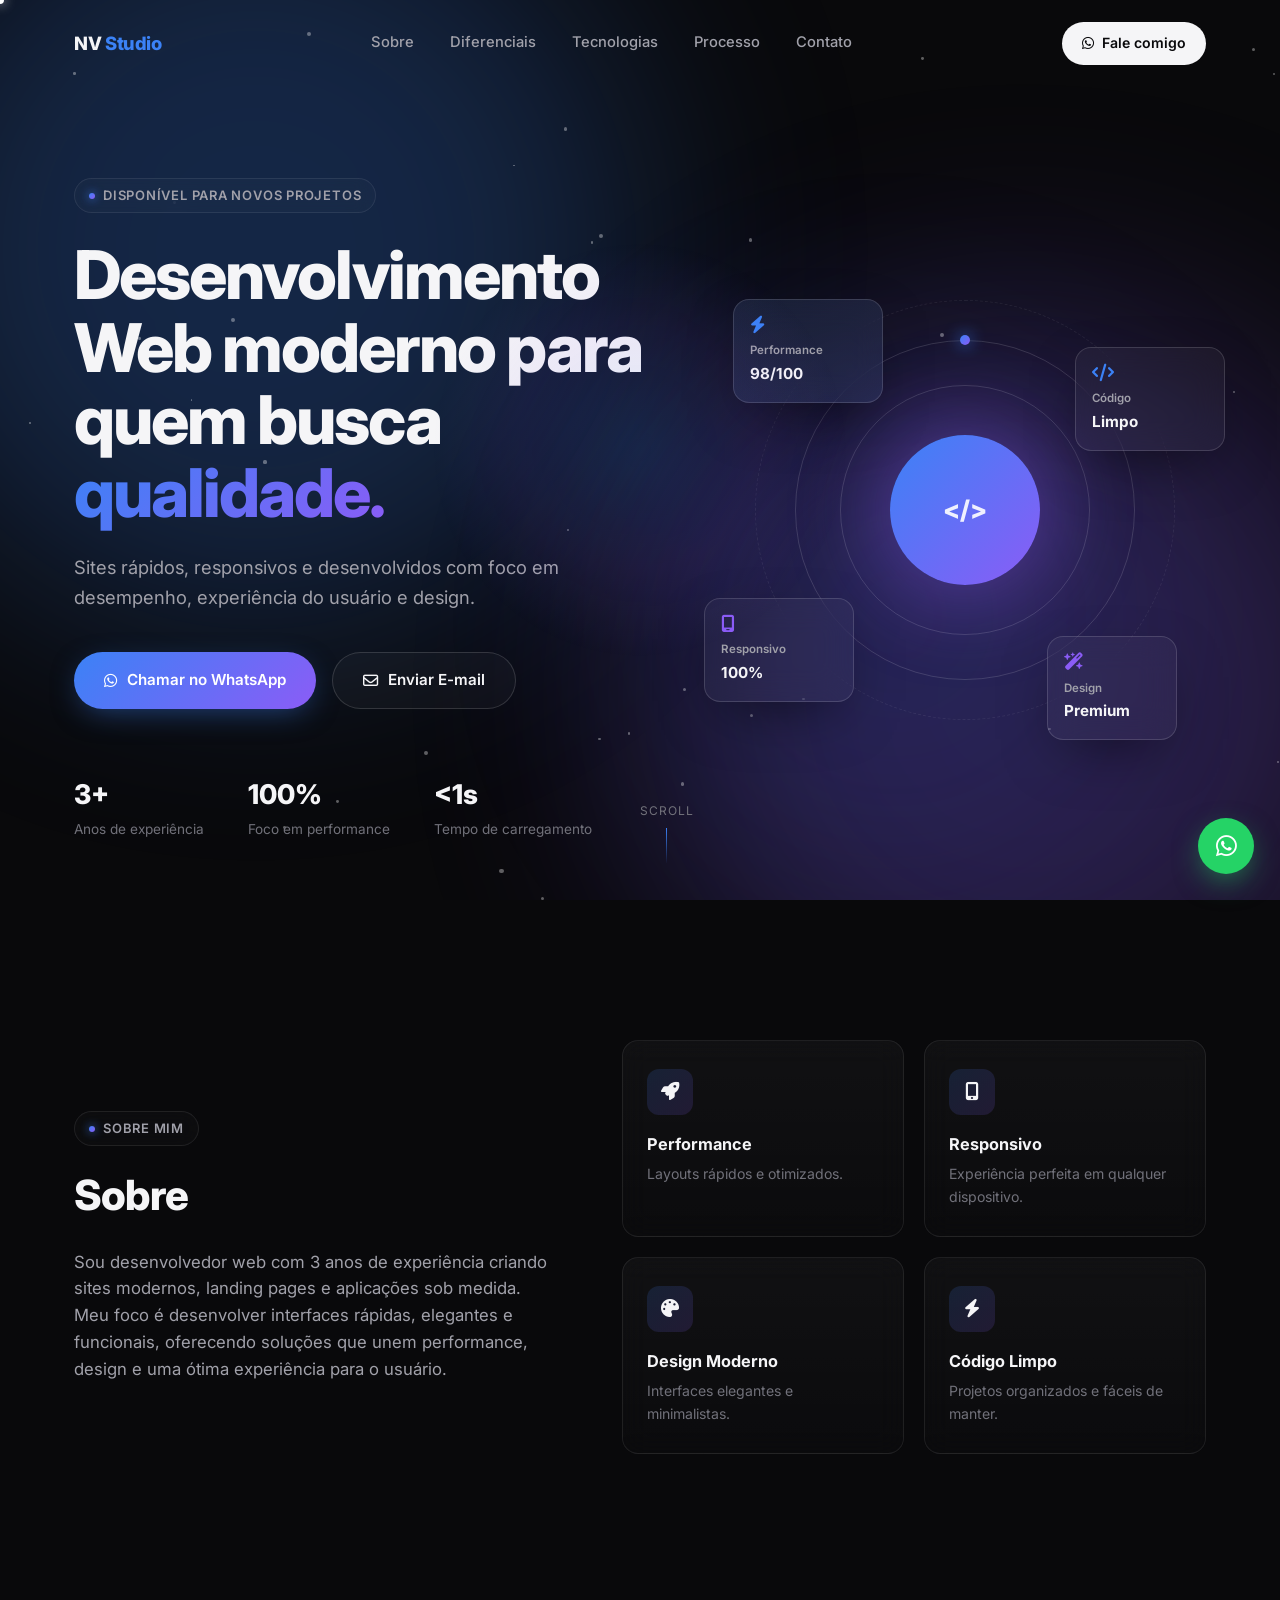
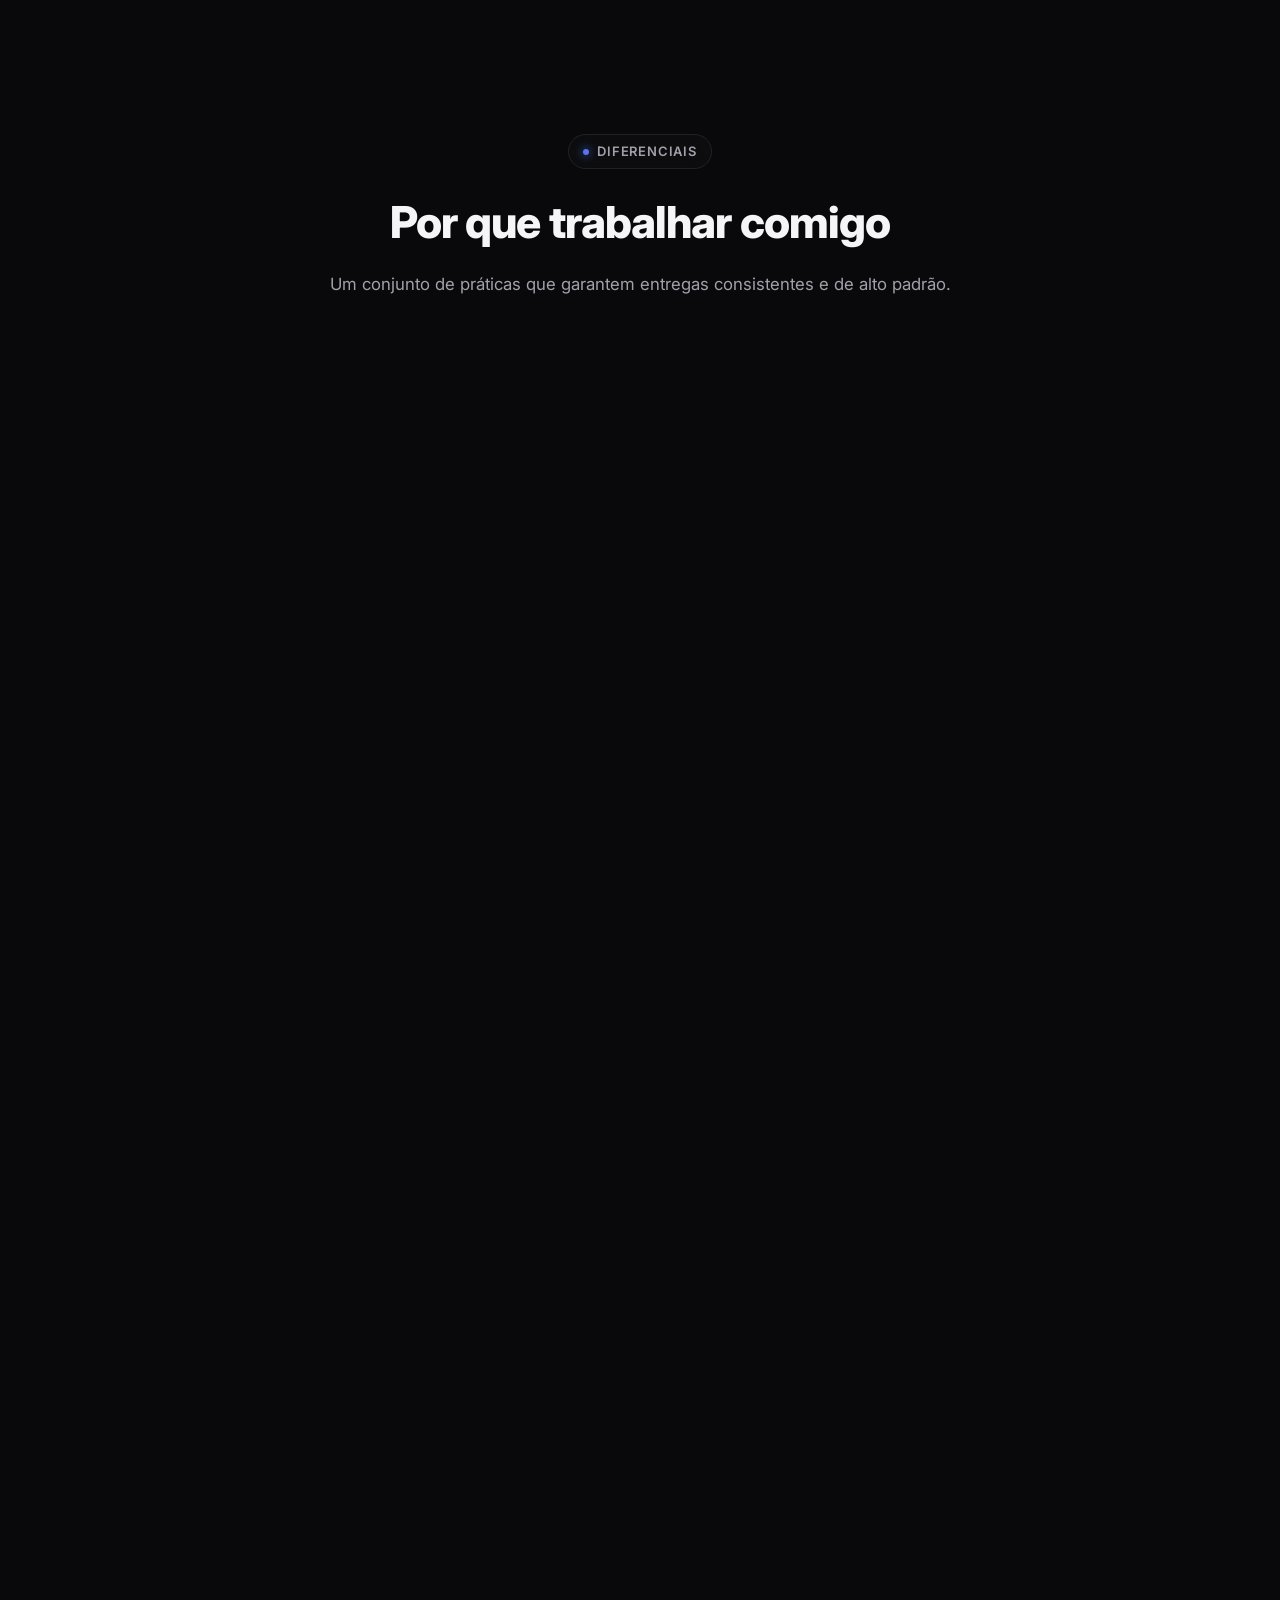
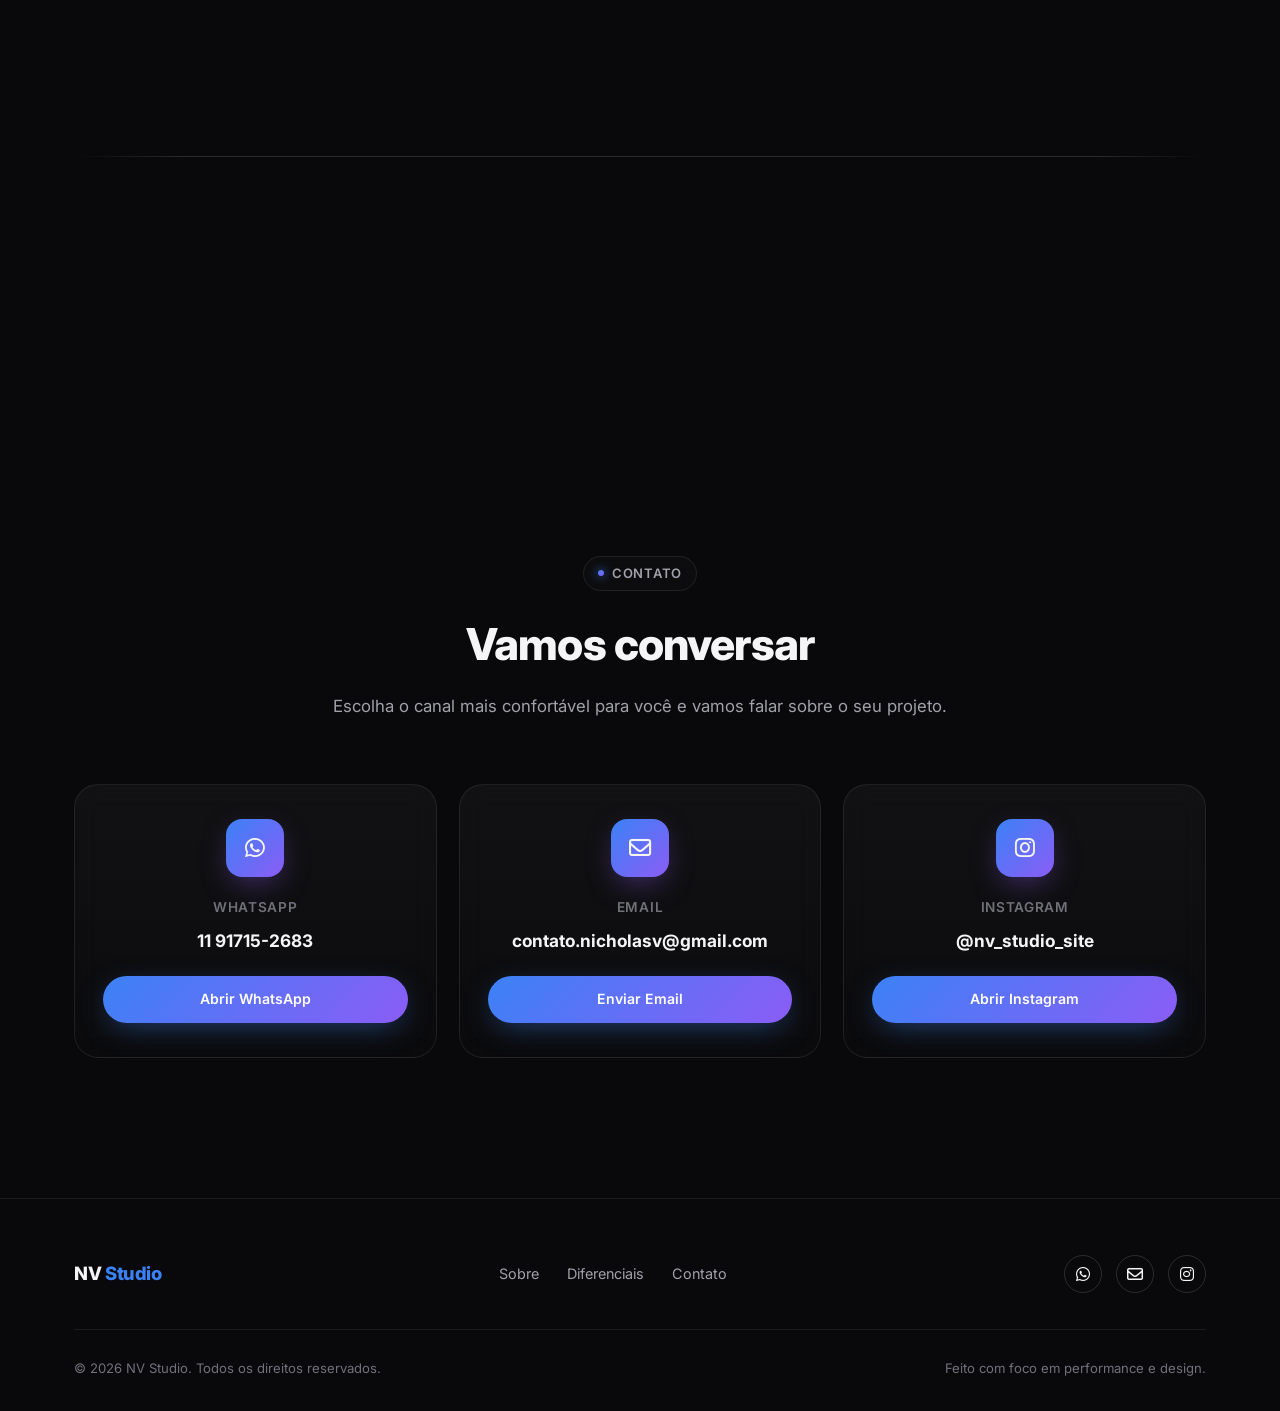
==== index.html @ 6d790788 "Added some nvstudio files" ====
<!DOCTYPE html>
<html lang="pt-BR">
<head>
<meta charset="UTF-8">
<meta name="viewport" content="width=device-width, initial-scale=1.0">
<title>NV Studio — Desenvolvimento Web Moderno</title>
<meta name="description" content="Sites rápidos, responsivos e desenvolvidos com foco em desempenho, experiência do usuário e design.">

<!-- Google Fonts: Inter -->
<link rel="preconnect" href="https://fonts.googleapis.com">
<link rel="preconnect" href="https://fonts.gstatic.com" crossorigin>
<link href="https://fonts.googleapis.com/css2?family=Inter:wght@300;400;500;600;700;800;900&display=swap" rel="stylesheet">

<!-- Font Awesome (ícones) -->
<link rel="stylesheet" href="https://cdnjs.cloudflare.com/ajax/libs/font-awesome/6.5.1/css/all.min.css">

<style>
  /* ============================================================
     RESET & VARIÁVEIS GLOBAIS
  ============================================================ */
  :root{
    --bg:#09090b;
    --bg-soft:#0d0d10;
    --surface:#111114;
    --surface-2:#17171b;
    --border:rgba(255,255,255,0.08);
    --border-strong:rgba(255,255,255,0.14);
    --text:#f5f5f7;
    --text-dim:#a1a1aa;
    --text-faint:#71717a;
    --blue:#3B82F6;
    --purple:#8B5CF6;
    --gradient: linear-gradient(135deg, var(--blue) 0%, var(--purple) 100%);
    --gradient-soft: linear-gradient(135deg, rgba(59,130,246,0.15) 0%, rgba(139,92,246,0.15) 100%);
    --radius-sm:10px;
    --radius-md:16px;
    --radius-lg:24px;
    --ease: cubic-bezier(.16,.84,.44,1);
    --shadow-soft: 0 20px 60px -20px rgba(0,0,0,0.6);
  }

  *{margin:0;padding:0;box-sizing:border-box;}

  html{
    scroll-behavior:smooth;
  }

  body{
    background:var(--bg);
    color:var(--text);
    font-family:'Inter',-apple-system,BlinkMacSystemFont,sans-serif;
    line-height:1.6;
    overflow-x:hidden;
    cursor:none;
  }

  @media (hover:none){ body{ cursor:auto; } }

  ::selection{ background:var(--purple); color:#fff; }

  a{ color:inherit; text-decoration:none; }
  ul{ list-style:none; }
  img{ max-width:100%; display:block; }

  ::-webkit-scrollbar{ width:10px; }
  ::-webkit-scrollbar-track{ background:var(--bg); }
  ::-webkit-scrollbar-thumb{ background:var(--surface-2); border-radius:10px; border:2px solid var(--bg); }
  ::-webkit-scrollbar-thumb:hover{ background:#26262c; }

  .container{
    width:100%;
    max-width:1180px;
    margin:0 auto;
    padding:0 24px;
  }

  section{ position:relative; padding:140px 0; }
  @media (max-width:768px){ section{ padding:90px 0; } }

  .eyebrow{
    display:inline-flex;
    align-items:center;
    gap:8px;
    font-size:13px;
    font-weight:600;
    letter-spacing:0.06em;
    text-transform:uppercase;
    color:var(--text-dim);
    padding:6px 14px;
    border:1px solid var(--border);
    border-radius:100px;
    background:rgba(255,255,255,0.02);
    backdrop-filter:blur(10px);
  }
  .eyebrow span{
    width:6px;height:6px;border-radius:50%;
    background:var(--gradient);
    box-shadow:0 0 10px var(--blue);
  }

  .section-head{
    text-align:center;
    max-width:640px;
    margin:0 auto 64px;
  }
  .section-head h2{
    font-size:clamp(2rem,4vw,2.75rem);
    font-weight:800;
    letter-spacing:-0.02em;
    margin-top:18px;
    margin-bottom:14px;
  }
  .section-head p{ color:var(--text-dim); font-size:1.05rem; }

  .gradient-text{
    background:var(--gradient);
    -webkit-background-clip:text;
    background-clip:text;
    color:transparent;
  }

  /* ============================================================
     CURSOR GLOW (desktop apenas)
  ============================================================ */
  #cursor-glow{
    position:fixed;
    top:0; left:0;
    width:420px; height:420px;
    border-radius:50%;
    background:radial-gradient(circle, rgba(59,130,246,0.14) 0%, rgba(139,92,246,0.08) 40%, transparent 70%);
    pointer-events:none;
    transform:translate(-50%,-50%);
    z-index:2;
    will-change:transform;
    transition:opacity .3s ease;
  }
  #cursor-dot{
    position:fixed;
    top:0; left:0;
    width:8px; height:8px;
    border-radius:50%;
    background:#fff;
    pointer-events:none;
    transform:translate(-50%,-50%);
    z-index:9999;
    box-shadow:0 0 12px rgba(255,255,255,0.8);
    transition:transform .12s var(--ease), opacity .3s ease;
  }
  @media (hover:none){ #cursor-glow, #cursor-dot{ display:none; } }

  /* ============================================================
     BACKGROUND — partículas flutuantes + auroras
  ============================================================ */
  .bg-fx{
    position:fixed; inset:0;
    z-index:0;
    overflow:hidden;
    pointer-events:none;
  }
  .aurora{
    position:absolute;
    width:60vw; height:60vw;
    border-radius:50%;
    filter:blur(120px);
    opacity:0.25;
    will-change:transform;
  }
  .aurora.a1{ background:var(--blue); top:-15%; left:-10%; }
  .aurora.a2{ background:var(--purple); bottom:-20%; right:-10%; }
  .aurora.a3{ background:#2563eb; top:40%; left:50%; width:40vw; height:40vw; opacity:0.12; }

  .particle{
    position:absolute;
    border-radius:50%;
    background:rgba(255,255,255,0.35);
    animation:floatY linear infinite;
  }
  @keyframes floatY{
    0%{ transform:translateY(0) translateX(0); opacity:0; }
    10%{ opacity:.5; }
    90%{ opacity:.5; }
    100%{ transform:translateY(-110vh) translateX(20px); opacity:0; }
  }

  /* ============================================================
     NAVBAR
  ============================================================ */
  .navbar{
    position:fixed;
    top:0; left:0; right:0;
    z-index:1000;
    padding:22px 0;
    transition:all .4s var(--ease);
    border-bottom:1px solid transparent;
  }
  .navbar.scrolled{
    padding:14px 0;
    background:rgba(9,9,11,0.7);
    backdrop-filter:blur(20px) saturate(180%);
    -webkit-backdrop-filter:blur(20px) saturate(180%);
    border-bottom:1px solid var(--border);
  }
  .navbar .container{
    display:flex;
    align-items:center;
    justify-content:space-between;
  }
  .logo{
    font-weight:800;
    font-size:1.15rem;
    letter-spacing:-0.02em;
  }
  .logo span{ color:var(--blue); }

  .nav-links{
    display:flex;
    gap:36px;
    font-size:0.92rem;
    font-weight:500;
    color:var(--text-dim);
  }
  .nav-links a{ position:relative; transition:color .25s ease; }
  .nav-links a::after{
    content:'';
    position:absolute; left:0; bottom:-6px;
    width:0; height:1px;
    background:var(--gradient);
    transition:width .3s var(--ease);
  }
  .nav-links a:hover{ color:var(--text); }
  .nav-links a:hover::after{ width:100%; }

  .nav-cta{
    display:inline-flex;
    align-items:center;
    gap:8px;
    padding:10px 20px;
    font-size:0.88rem;
    font-weight:600;
    border-radius:100px;
    background:var(--text);
    color:#09090b;
    transition:transform .3s var(--ease), box-shadow .3s ease;
  }
  .nav-cta:hover{ transform:translateY(-2px); box-shadow:0 10px 30px -10px rgba(255,255,255,0.3); }

  .nav-toggle{ display:none; }

  @media (max-width:860px){
    .nav-links{ display:none; }
    .nav-toggle{
      display:flex; flex-direction:column; gap:5px;
      background:none; border:none; cursor:pointer; padding:6px;
    }
    .nav-toggle span{ width:22px; height:2px; background:#fff; border-radius:2px; }
  }

  /* ============================================================
     BOTÕES
  ============================================================ */
  .btn{
    position:relative;
    display:inline-flex;
    align-items:center;
    justify-content:center;
    gap:10px;
    padding:15px 30px;
    font-size:0.95rem;
    font-weight:600;
    border-radius:100px;
    border:none;
    cursor:pointer;
    overflow:hidden;
    isolation:isolate;
    transition:transform .35s var(--ease), box-shadow .35s var(--ease);
    font-family:inherit;
  }
  .btn-primary{
    background:var(--gradient);
    color:#fff;
    box-shadow:0 8px 30px -8px rgba(59,130,246,0.5);
  }
  .btn-primary::before{
    content:'';
    position:absolute; inset:0;
    background:linear-gradient(120deg, transparent 30%, rgba(255,255,255,0.4) 50%, transparent 70%);
    transform:translateX(-120%);
    transition:transform .7s ease;
    z-index:-1;
  }
  .btn-primary:hover::before{ transform:translateX(120%); }
  .btn-primary:hover{ transform:translateY(-3px); box-shadow:0 14px 40px -8px rgba(139,92,246,0.6); }

  .btn-ghost{
    background:rgba(255,255,255,0.03);
    color:var(--text);
    border:1px solid var(--border-strong);
    backdrop-filter:blur(10px);
  }
  .btn-ghost:hover{
    transform:translateY(-3px);
    background:rgba(255,255,255,0.06);
    border-color:rgba(255,255,255,0.25);
  }

  /* ============================================================
     HERO
  ============================================================ */
  .hero{
    min-height:100vh;
    display:flex;
    align-items:center;
    padding-top:120px;
    position:relative;
  }
  .hero-grid{
    display:grid;
    grid-template-columns:1.1fr 0.9fr;
    gap:60px;
    align-items:center;
  }
  @media (max-width:960px){
    .hero-grid{ grid-template-columns:1fr; text-align:center; }
    .hero-illustration{ order:-1; margin-bottom:20px; }
  }

  .hero-content .eyebrow{ margin-bottom:26px; opacity:0; animation:fadeUp .8s var(--ease) .1s forwards; }

  .hero h1{
    font-size:clamp(2.4rem, 5.4vw, 4.2rem);
    font-weight:800;
    line-height:1.08;
    letter-spacing:-0.03em;
    margin-bottom:24px;
    opacity:0;
    animation:fadeUp .9s var(--ease) .25s forwards;
  }

  .hero p.lead{
    font-size:1.15rem;
    color:var(--text-dim);
    max-width:520px;
    margin-bottom:40px;
    opacity:0;
    animation:fadeUp .9s var(--ease) .4s forwards;
  }
  @media (max-width:960px){ .hero p.lead{ margin-inline:auto; } }

  .hero-actions{
    display:flex;
    gap:16px;
    flex-wrap:wrap;
    opacity:0;
    animation:fadeUp .9s var(--ease) .55s forwards;
  }
  @media (max-width:960px){ .hero-actions{ justify-content:center; } }

  .hero-stats{
    display:flex;
    gap:44px;
    margin-top:64px;
    opacity:0;
    animation:fadeUp .9s var(--ease) .7s forwards;
  }
  @media (max-width:960px){ .hero-stats{ justify-content:center; } }
  .hero-stats .stat h3{ font-size:1.7rem; font-weight:800; }
  .hero-stats .stat span{ font-size:0.85rem; color:var(--text-faint); }

  @keyframes fadeUp{
    to{ opacity:1; transform:translateY(0); }
    from{ opacity:0; transform:translateY(22px); }
  }

  /* --- Ilustração abstrata (HTML/CSS puro) --- */
  .hero-illustration{
    position:relative;
    height:480px;
    display:flex;
    align-items:center;
    justify-content:center;
    perspective:1200px;
  }
  .orbit-ring{
    position:absolute;
    border:1px solid var(--border-strong);
    border-radius:50%;
    animation:spin linear infinite;
  }
  .orbit-ring.r1{ width:340px; height:340px; animation-duration:26s; }
  .orbit-ring.r2{ width:420px; height:420px; animation-duration:38s; animation-direction:reverse; border-style:dashed; opacity:.5;}
  .orbit-ring.r3{ width:250px; height:250px; animation-duration:18s; }
  @keyframes spin{ to{ transform:rotate(360deg); } }

  .orbit-dot{
    position:absolute;
    top:-6px; left:50%;
    width:10px; height:10px;
    margin-left:-5px;
    border-radius:50%;
    background:var(--gradient);
    box-shadow:0 0 16px var(--blue);
  }

  .core-orb{
    width:150px; height:150px;
    border-radius:50%;
    background:var(--gradient);
    box-shadow:0 0 90px 10px rgba(139,92,246,0.45);
    position:relative;
    animation:pulse 4s ease-in-out infinite;
  }
  .core-orb::after{
    content:'</>';
    position:absolute; inset:0;
    display:flex; align-items:center; justify-content:center;
    font-weight:800; font-size:1.6rem; color:#fff; opacity:.9;
  }
  @keyframes pulse{
    0%,100%{ transform:scale(1); }
    50%{ transform:scale(1.06); }
  }

  .glass-card{
    position:absolute;
    width:150px;
    padding:16px;
    border-radius:var(--radius-md);
    background:rgba(255,255,255,0.04);
    border:1px solid var(--border-strong);
    backdrop-filter:blur(16px);
    box-shadow:var(--shadow-soft);
    animation:floatCard 6s ease-in-out infinite;
    transition:transform .3s ease;
  }
  .glass-card i{ font-size:1.1rem; margin-bottom:8px; display:block; }
  .glass-card.gc1{ background-image: linear-gradient(rgba(59,130,246,0.08), rgba(59,130,246,0.08)); }
  .glass-card .label{ font-size:0.72rem; color:var(--text-dim); font-weight:600; }
  .glass-card .value{ font-size:0.95rem; font-weight:700; margin-top:2px; }

  .gc1{ top:6%; left:2%; animation-delay:0s; }
  .gc2{ bottom:10%; left:-4%; animation-delay:1.2s; }
  .gc3{ top:16%; right:-4%; animation-delay:2.1s; }
  .gc4{ bottom:2%; right:6%; animation-delay:.6s; width:130px; }

  @keyframes floatCard{
    0%,100%{ transform:translateY(0); }
    50%{ transform:translateY(-14px); }
  }

  .scroll-cue{
    position:absolute;
    bottom:36px; left:50%;
    transform:translateX(-50%);
    display:flex; flex-direction:column; align-items:center;
    gap:8px;
    color:var(--text-faint);
    font-size:0.75rem;
    letter-spacing:.08em;
    text-transform:uppercase;
    animation:fadeUp .9s var(--ease) 1s forwards;
    opacity:0;
  }
  .scroll-cue .line{
    width:1px; height:36px;
    background:linear-gradient(var(--blue), transparent);
    animation:scrollLine 2s ease-in-out infinite;
  }
  @keyframes scrollLine{ 0%{ transform:scaleY(0); transform-origin:top; } 50%{ transform:scaleY(1); transform-origin:top; } 51%{ transform-origin:bottom; } 100%{ transform:scaleY(0); transform-origin:bottom; } }

  /* ============================================================
     REVEAL ON SCROLL
  ============================================================ */
  .reveal{
    opacity:0;
    transform:translateY(36px);
    transition:opacity .9s var(--ease), transform .9s var(--ease);
  }
  .reveal.visible{ opacity:1; transform:translateY(0); }
  .reveal-delay-1{ transition-delay:.1s; }
  .reveal-delay-2{ transition-delay:.2s; }
  .reveal-delay-3{ transition-delay:.3s; }
  .reveal-delay-4{ transition-delay:.4s; }

  /* ============================================================
     SOBRE
  ============================================================ */
  .about-grid{
    display:grid;
    grid-template-columns:0.9fr 1.1fr;
    gap:70px;
    align-items:center;
  }
  @media (max-width:900px){ .about-grid{ grid-template-columns:1fr; } }

  .about-grid h2{
    font-size:clamp(2rem,4vw,2.6rem);
    font-weight:800;
    letter-spacing:-0.02em;
    margin:16px 0 20px;
  }
  .about-grid p{ color:var(--text-dim); font-size:1.05rem; }

  .about-cards{
    display:grid;
    grid-template-columns:1fr 1fr;
    gap:20px;
  }
  @media (max-width:520px){ .about-cards{ grid-template-columns:1fr; } }

  .card{
    padding:28px 24px;
    border-radius:var(--radius-md);
    background:linear-gradient(180deg, rgba(255,255,255,0.035), rgba(255,255,255,0.01));
    border:1px solid var(--border);
    backdrop-filter:blur(14px);
    transition:transform .4s var(--ease), border-color .4s ease, background .4s ease;
  }
  .card:hover{
    transform:translateY(-6px);
    border-color:rgba(139,92,246,0.4);
    background:linear-gradient(180deg, rgba(139,92,246,0.08), rgba(59,130,246,0.02));
  }
  .card .icon-wrap{
    width:46px; height:46px;
    border-radius:12px;
    display:flex; align-items:center; justify-content:center;
    background:var(--gradient-soft);
    margin-bottom:16px;
    font-size:1.15rem;
  }
  .card h4{ font-size:1.02rem; font-weight:700; margin-bottom:6px; }
  .card p{ font-size:0.88rem; color:var(--text-faint); }

  /* ============================================================
     DIFERENCIAIS
  ============================================================ */
  .diff-grid{
    display:grid;
    grid-template-columns:repeat(3,1fr);
    gap:20px;
  }
  @media (max-width:860px){ .diff-grid{ grid-template-columns:repeat(2,1fr); } }
  @media (max-width:560px){ .diff-grid{ grid-template-columns:1fr; } }

  .diff-card{
    display:flex;
    align-items:center;
    gap:16px;
    padding:22px 24px;
    border-radius:var(--radius-md);
    background:var(--surface);
    border:1px solid var(--border);
    transition:all .35s var(--ease);
  }
  .diff-card:hover{
    border-color:transparent;
    background:var(--gradient);
    transform:scale(1.02);
  }
  .diff-card:hover .diff-check{ background:rgba(255,255,255,0.25); color:#fff; }
  .diff-card:hover span{ color:#fff; }
  .diff-check{
    flex-shrink:0;
    width:34px; height:34px;
    border-radius:50%;
    background:var(--gradient-soft);
    color:var(--blue);
    display:flex; align-items:center; justify-content:center;
    font-size:0.85rem;
    transition:all .35s ease;
  }
  .diff-card span{ font-weight:600; font-size:0.98rem; transition:color .35s ease; }

  /* ============================================================
     TECNOLOGIAS
  ============================================================ */
  .tech-grid{
    display:grid;
    grid-template-columns:repeat(6,1fr);
    gap:18px;
  }
  @media (max-width:760px){ .tech-grid{ grid-template-columns:repeat(3,1fr); } }
  @media (max-width:420px){ .tech-grid{ grid-template-columns:repeat(2,1fr); } }

  .tech-item{
    aspect-ratio:1;
    display:flex; flex-direction:column; align-items:center; justify-content:center;
    gap:12px;
    border-radius:var(--radius-md);
    background:var(--surface);
    border:1px solid var(--border);
    transition:transform .4s var(--ease), border-color .4s ease;
  }
  .tech-item:hover{
    transform:translateY(-8px) rotate(-2deg);
    border-color:rgba(59,130,246,0.4);
  }
  .tech-item i{ font-size:2rem; transition:transform .4s var(--ease); }
  .tech-item:hover i{ transform:scale(1.15); }
  .tech-item span{ font-size:0.78rem; color:var(--text-dim); font-weight:600; }
  .tech-item.html i{ color:#E44D26; }
  .tech-item.css i{ color:#2965F1; }
  .tech-item.js i{ color:#F0DB4F; }
  .tech-item.react i{ color:#61DAFB; }
  .tech-item.node i{ color:#3C873A; }
  .tech-item.sql i{ color:#00758F; }

  /* ============================================================
     COMO TRABALHO — TIMELINE
  ============================================================ */
  .timeline{
    position:relative;
    display:grid;
    grid-template-columns:repeat(4,1fr);
    gap:24px;
  }
  .timeline::before{
    content:'';
    position:absolute;
    top:24px; left:0; right:0;
    height:1px;
    background:linear-gradient(90deg, transparent, var(--border-strong) 10%, var(--border-strong) 90%, transparent);
  }
  @media (max-width:820px){
    .timeline{ grid-template-columns:1fr; gap:36px; }
    .timeline::before{ top:0; bottom:0; left:24px; right:auto; width:1px; height:auto; background:linear-gradient(180deg, transparent, var(--border-strong) 10%, var(--border-strong) 90%, transparent); }
  }

  .timeline-step{ position:relative; padding-top:64px; }
  @media (max-width:820px){ .timeline-step{ padding-top:0; padding-left:64px; } }

  .timeline-num{
    position:absolute; top:0; left:0;
    width:48px; height:48px;
    border-radius:50%;
    background:var(--bg);
    border:1px solid var(--border-strong);
    display:flex; align-items:center; justify-content:center;
    font-weight:800;
    font-size:0.95rem;
    transition:all .4s ease;
  }
  .timeline-step:hover .timeline-num{
    background:var(--gradient);
    border-color:transparent;
    box-shadow:0 0 24px rgba(139,92,246,0.5);
  }
  .timeline-step h4{ font-size:1.05rem; font-weight:700; margin-bottom:8px; }
  .timeline-step p{ font-size:0.88rem; color:var(--text-faint); }

  /* ============================================================
     CONTATO
  ============================================================ */
  .contact-grid{
    display:grid;
    grid-template-columns:repeat(3,1fr);
    gap:22px;
  }
  @media (max-width:860px){ .contact-grid{ grid-template-columns:1fr; max-width:420px; margin:0 auto; } }

  .contact-card{
    padding:34px 28px;
    border-radius:var(--radius-lg);
    background:linear-gradient(180deg, rgba(255,255,255,0.04), rgba(255,255,255,0.01));
    border:1px solid var(--border);
    backdrop-filter:blur(14px);
    text-align:center;
    transition:transform .4s var(--ease), box-shadow .4s ease, border-color .4s ease;
  }
  .contact-card:hover{
    transform:translateY(-8px);
    border-color:rgba(139,92,246,0.35);
    box-shadow:0 24px 60px -20px rgba(59,130,246,0.35);
  }
  .contact-icon{
    width:58px; height:58px;
    margin:0 auto 20px;
    border-radius:16px;
    background:var(--gradient);
    display:flex; align-items:center; justify-content:center;
    font-size:1.4rem;
    box-shadow:0 10px 30px -8px rgba(139,92,246,0.5);
  }
  .contact-card h4{ font-size:0.85rem; color:var(--text-faint); font-weight:600; text-transform:uppercase; letter-spacing:.05em; margin-bottom:8px; }
  .contact-card .value{ font-size:1.08rem; font-weight:700; margin-bottom:22px; word-break:break-word; }
  .contact-card .btn{ width:100%; padding:12px 20px; font-size:0.88rem; }

  /* ============================================================
     FOOTER
  ============================================================ */
  footer{
    border-top:1px solid var(--border);
    padding:56px 0 32px;
    position:relative;
  }
  .footer-top{
    display:flex;
    justify-content:space-between;
    align-items:center;
    flex-wrap:wrap;
    gap:24px;
    padding-bottom:36px;
    border-bottom:1px solid var(--border);
    margin-bottom:28px;
  }
  .footer-links{ display:flex; gap:28px; font-size:0.9rem; color:var(--text-dim); }
  .footer-links a:hover{ color:#fff; }
  .footer-social{ display:flex; gap:14px; }
  .footer-social a{
    width:38px; height:38px;
    border-radius:50%;
    border:1px solid var(--border-strong);
    display:flex; align-items:center; justify-content:center;
    transition:all .3s ease;
  }
  .footer-social a:hover{ background:var(--gradient); border-color:transparent; transform:translateY(-3px); }
  .footer-bottom{
    display:flex; justify-content:space-between; flex-wrap:wrap; gap:12px;
    font-size:0.82rem; color:var(--text-faint);
  }

  /* ============================================================
     FLOATING BUTTONS
  ============================================================ */
  .float-btn{
    position:fixed;
    right:26px;
    width:56px; height:56px;
    border-radius:50%;
    display:flex; align-items:center; justify-content:center;
    z-index:900;
    cursor:pointer;
    transition:all .35s var(--ease);
    border:none;
  }
  #whatsapp-float{
    bottom:26px;
    background:#25D366;
    color:#fff;
    font-size:1.5rem;
    box-shadow:0 10px 30px -6px rgba(37,211,102,0.6);
    animation:floatPulse 2.6s ease-in-out infinite;
  }
  #whatsapp-float:hover{ transform:scale(1.1); }
  @keyframes floatPulse{
    0%,100%{ box-shadow:0 10px 30px -6px rgba(37,211,102,0.6); }
    50%{ box-shadow:0 10px 40px -4px rgba(37,211,102,0.9); }
  }

  #back-to-top{
    bottom:96px;
    background:var(--surface-2);
    border:1px solid var(--border-strong);
    color:#fff;
    font-size:1.1rem;
    opacity:0;
    pointer-events:none;
    transform:translateY(10px);
  }
  #back-to-top.show{ opacity:1; pointer-events:auto; transform:translateY(0); }
  #back-to-top:hover{ background:var(--gradient); border-color:transparent; }

  @media (max-width:600px){
    .float-btn{ right:16px; width:50px; height:50px; }
    #whatsapp-float{ bottom:16px; }
    #back-to-top{ bottom:78px; }
  }

  /* mobile nav drawer */
  .mobile-drawer{
    position:fixed; inset:0;
    background:rgba(9,9,11,0.98);
    backdrop-filter:blur(20px);
    z-index:1100;
    display:flex; flex-direction:column;
    align-items:center; justify-content:center;
    gap:32px;
    font-size:1.4rem;
    font-weight:700;
    transform:translateY(-100%);
    transition:transform .5s var(--ease);
  }
  .mobile-drawer.open{ transform:translateY(0); }
  .mobile-drawer .close-drawer{
    position:absolute; top:26px; right:26px;
    font-size:1.8rem; background:none; border:none; color:#fff; cursor:pointer;
  }
</style>
</head>
<body>

<!-- CURSOR CUSTOMIZADO -->
<div id="cursor-glow"></div>
<div id="cursor-dot"></div>

<!-- BACKGROUND EFFECTS -->
<div class="bg-fx" id="bg-fx">
  <div class="aurora a1" id="aurora1"></div>
  <div class="aurora a2" id="aurora2"></div>
  <div class="aurora a3"></div>
  <!-- partículas geradas via JS -->
</div>

<!-- NAVBAR -->
<nav class="navbar" id="navbar">
  <div class="container">
    <div class="logo">NV <span>Studio</span></div>
    <ul class="nav-links">
      <li><a href="#sobre">Sobre</a></li>
      <li><a href="#diferenciais">Diferenciais</a></li>
      <li><a href="#tecnologias">Tecnologias</a></li>
      <li><a href="#processo">Processo</a></li>
      <li><a href="#contato">Contato</a></li>
    </ul>
    <a href="https://wa.me/5511917152683" target="_blank" class="nav-cta" rel="noopener">
      <i class="fa-brands fa-whatsapp"></i> Fale comigo
    </a>
    <button class="nav-toggle" id="nav-toggle" aria-label="Abrir menu">
      <span></span><span></span><span></span>
    </button>
  </div>
</nav>

<!-- MOBILE DRAWER -->
<div class="mobile-drawer" id="mobile-drawer">
  <button class="close-drawer" id="close-drawer" aria-label="Fechar menu">&times;</button>
  <a href="#sobre">Sobre</a>
  <a href="#diferenciais">Diferenciais</a>
  <a href="#tecnologias">Tecnologias</a>
  <a href="#processo">Processo</a>
  <a href="#contato">Contato</a>
</div>

<!-- HERO -->
<header class="hero">
  <div class="container hero-grid">
    <div class="hero-content">
      <div class="eyebrow"><span></span> Disponível para novos projetos</div>
      <h1>Desenvolvimento Web moderno para quem busca <span class="gradient-text">qualidade.</span></h1>
      <p class="lead">Sites rápidos, responsivos e desenvolvidos com foco em desempenho, experiência do usuário e design.</p>
      <div class="hero-actions">
        <a href="https://wa.me/5511917152683" target="_blank" class="btn btn-primary" rel="noopener">
          <i class="fa-brands fa-whatsapp"></i> Chamar no WhatsApp
        </a>
        <a href="mailto:contato.nicholasv@gmail.com" class="btn btn-ghost">
          <i class="fa-regular fa-envelope"></i> Enviar E-mail
        </a>
      </div>
      <div class="hero-stats">
        <div class="stat"><h3>3+</h3><span>Anos de experiência</span></div>
        <div class="stat"><h3>100%</h3><span>Foco em performance</span></div>
        <div class="stat"><h3>&lt;1s</h3><span>Tempo de carregamento</span></div>
      </div>
    </div>

    <div class="hero-illustration" id="hero-illustration">
      <div class="orbit-ring r2"></div>
      <div class="orbit-ring r1"><div class="orbit-dot"></div></div>
      <div class="orbit-ring r3"></div>
      <div class="core-orb"></div>

      <div class="glass-card gc1">
        <i class="fa-solid fa-bolt" style="color:#3B82F6"></i>
        <div class="label">Performance</div>
        <div class="value">98/100</div>
      </div>
      <div class="glass-card gc2">
        <i class="fa-solid fa-mobile-screen" style="color:#8B5CF6"></i>
        <div class="label">Responsivo</div>
        <div class="value">100%</div>
      </div>
      <div class="glass-card gc3">
        <i class="fa-solid fa-code" style="color:#3B82F6"></i>
        <div class="label">Código</div>
        <div class="value">Limpo</div>
      </div>
      <div class="glass-card gc4">
        <i class="fa-solid fa-wand-magic-sparkles" style="color:#8B5CF6"></i>
        <div class="label">Design</div>
        <div class="value">Premium</div>
      </div>
    </div>
  </div>

  <div class="scroll-cue"><span>Scroll</span><div class="line"></div></div>
</header>

<!-- SOBRE -->
<section id="sobre">
  <div class="container about-grid">
    <div class="reveal">
      <div class="eyebrow"><span></span> Sobre mim</div>
      <h2>Sobre</h2>
      <p>Sou desenvolvedor web com 3 anos de experiência criando sites modernos, landing pages e aplicações sob medida. Meu foco é desenvolver interfaces rápidas, elegantes e funcionais, oferecendo soluções que unem performance, design e uma ótima experiência para o usuário.</p>
    </div>
    <div class="about-cards">
      <div class="card reveal reveal-delay-1">
        <div class="icon-wrap"><i class="fa-solid fa-rocket"></i></div>
        <h4>Performance</h4>
        <p>Layouts rápidos e otimizados.</p>
      </div>
      <div class="card reveal reveal-delay-2">
        <div class="icon-wrap"><i class="fa-solid fa-mobile-screen-button"></i></div>
        <h4>Responsivo</h4>
        <p>Experiência perfeita em qualquer dispositivo.</p>
      </div>
      <div class="card reveal reveal-delay-3">
        <div class="icon-wrap"><i class="fa-solid fa-palette"></i></div>
        <h4>Design Moderno</h4>
        <p>Interfaces elegantes e minimalistas.</p>
      </div>
      <div class="card reveal reveal-delay-4">
        <div class="icon-wrap"><i class="fa-solid fa-bolt"></i></div>
        <h4>Código Limpo</h4>
        <p>Projetos organizados e fáceis de manter.</p>
      </div>
    </div>
  </div>
</section>

<!-- DIFERENCIAIS -->
<section id="diferenciais">
  <div class="container">
    <div class="section-head reveal">
      <div class="eyebrow"><span></span> Diferenciais</div>
      <h2>Por que trabalhar comigo</h2>
      <p>Um conjunto de práticas que garantem entregas consistentes e de alto padrão.</p>
    </div>
    <div class="diff-grid">
      <div class="diff-card reveal reveal-delay-1"><div class="diff-check"><i class="fa-solid fa-check"></i></div><span>Design Profissional</span></div>
      <div class="diff-card reveal reveal-delay-2"><div class="diff-check"><i class="fa-solid fa-check"></i></div><span>SEO Básico</span></div>
      <div class="diff-card reveal reveal-delay-3"><div class="diff-check"><i class="fa-solid fa-check"></i></div><span>Alta Performance</span></div>
      <div class="diff-card reveal reveal-delay-1"><div class="diff-check"><i class="fa-solid fa-check"></i></div><span>Responsividade</span></div>
      <div class="diff-card reveal reveal-delay-2"><div class="diff-check"><i class="fa-solid fa-check"></i></div><span>Desenvolvimento Personalizado</span></div>
      <div class="diff-card reveal reveal-delay-3"><div class="diff-check"><i class="fa-solid fa-check"></i></div><span>Suporte</span></div>
    </div>
  </div>
</section>

<!-- TECNOLOGIAS -->
<section id="tecnologias">
  <div class="container">
    <div class="section-head reveal">
      <div class="eyebrow"><span></span> Stack</div>
      <h2>Tecnologias</h2>
      <p>Ferramentas modernas para construir produtos rápidos e escaláveis.</p>
    </div>
    <div class="tech-grid">
      <div class="tech-item html reveal reveal-delay-1"><i class="fa-brands fa-html5"></i><span>HTML</span></div>
      <div class="tech-item css reveal reveal-delay-2"><i class="fa-brands fa-css3-alt"></i><span>CSS</span></div>
      <div class="tech-item js reveal reveal-delay-3"><i class="fa-brands fa-square-js"></i><span>JavaScript</span></div>
      <div class="tech-item react reveal reveal-delay-4"><i class="fa-brands fa-react"></i><span>React</span></div>
      <div class="tech-item node reveal reveal-delay-1"><i class="fa-brands fa-node-js"></i><span>Node.js</span></div>
      <div class="tech-item sql reveal reveal-delay-2"><i class="fa-solid fa-database"></i><span>MySQL</span></div>
    </div>
  </div>
</section>

<!-- COMO TRABALHO -->
<section id="processo">
  <div class="container">
    <div class="section-head reveal">
      <div class="eyebrow"><span></span> Processo</div>
      <h2>Como trabalho</h2>
      <p>Um fluxo simples e transparente do primeiro contato até a entrega final.</p>
    </div>
    <div class="timeline">
      <div class="timeline-step reveal reveal-delay-1">
        <div class="timeline-num">01</div>
        <h4>Conversamos</h4>
        <p>Entendo sua ideia, objetivos e necessidades do projeto.</p>
      </div>
      <div class="timeline-step reveal reveal-delay-2">
        <div class="timeline-num">02</div>
        <h4>Planejamento</h4>
        <p>Defino estrutura, escopo e prazos com clareza.</p>
      </div>
      <div class="timeline-step reveal reveal-delay-3">
        <div class="timeline-num">03</div>
        <h4>Desenvolvimento</h4>
        <p>Construo o site com foco em performance e design.</p>
      </div>
      <div class="timeline-step reveal reveal-delay-4">
        <div class="timeline-num">04</div>
        <h4>Entrega</h4>
        <p>Publicação, testes finais e suporte pós-entrega.</p>
      </div>
    </div>
  </div>
</section>

<!-- CONTATO -->
<section id="contato">
  <div class="container">
    <div class="section-head reveal">
      <div class="eyebrow"><span></span> Contato</div>
      <h2>Vamos conversar</h2>
      <p>Escolha o canal mais confortável para você e vamos falar sobre o seu projeto.</p>
    </div>
    <div class="contact-grid">
      <div class="contact-card reveal reveal-delay-1">
        <div class="contact-icon"><i class="fa-brands fa-whatsapp"></i></div>
        <h4>WhatsApp</h4>
        <div class="value">11 91715-2683</div>
        <a href="https://wa.me/5511917152683" target="_blank" class="btn btn-primary" rel="noopener">Abrir WhatsApp</a>
      </div>
      <div class="contact-card reveal reveal-delay-2">
        <div class="contact-icon"><i class="fa-regular fa-envelope"></i></div>
        <h4>Email</h4>
        <div class="value">contato.nicholasv@gmail.com</div>
        <a href="mailto:contato.nicholasv@gmail.com" class="btn btn-primary">Enviar Email</a>
      </div>
      <div class="contact-card reveal reveal-delay-3">
        <div class="contact-icon"><i class="fa-brands fa-instagram"></i></div>
        <h4>Instagram</h4>
        <div class="value">@nv_studio_site</div>
        <a href="https://instagram.com/nv_studio_site" target="_blank" class="btn btn-primary" rel="noopener">Abrir Instagram</a>
      </div>
    </div>
  </div>
</section>

<!-- FOOTER -->
<footer>
  <div class="container">
    <div class="footer-top">
      <div class="logo">NV <span>Studio</span></div>
      <ul class="footer-links">
        <li><a href="#sobre">Sobre</a></li>
        <li><a href="#diferenciais">Diferenciais</a></li>
        <li><a href="#contato">Contato</a></li>
      </ul>
      <div class="footer-social">
        <a href="https://wa.me/5511917152683" target="_blank" rel="noopener" aria-label="WhatsApp"><i class="fa-brands fa-whatsapp"></i></a>
        <a href="mailto:contato.nicholasv@gmail.com" aria-label="Email"><i class="fa-regular fa-envelope"></i></a>
        <a href="https://instagram.com/nv_studio_site" target="_blank" rel="noopener" aria-label="Instagram"><i class="fa-brands fa-instagram"></i></a>
      </div>
    </div>
    <div class="footer-bottom">
      <span>© 2026 NV Studio. Todos os direitos reservados.</span>
      <span>Feito com foco em performance e design.</span>
    </div>
  </div>
</footer>

<!-- BOTÕES FLUTUANTES -->
<a href="https://wa.me/5511917152683" target="_blank" rel="noopener" id="whatsapp-float" class="float-btn" aria-label="Abrir WhatsApp">
  <i class="fa-brands fa-whatsapp"></i>
</a>
<button id="back-to-top" class="float-btn" aria-label="Voltar ao topo">
  <i class="fa-solid fa-arrow-up"></i>
</button>

<script>
/* ==================================================================
   NV STUDIO — SCRIPT PRINCIPAL
   Organizado em módulos: cursor, background, navbar, reveal, extras
================================================================== */
(function(){
  'use strict';

  var isTouch = window.matchMedia('(hover:none)').matches;

  /* ---------------- CURSOR GLOW ---------------- */
  if(!isTouch){
    var glow = document.getElementById('cursor-glow');
    var dot = document.getElementById('cursor-dot');
    var mouseX = window.innerWidth/2, mouseY = window.innerHeight/2;
    var glowX = mouseX, glowY = mouseY;

    window.addEventListener('mousemove', function(e){
      mouseX = e.clientX; mouseY = e.clientY;
      dot.style.transform = 'translate(' + mouseX + 'px,' + mouseY + 'px) translate(-50%,-50%)';
    });

    function animateGlow(){
      glowX += (mouseX - glowX) * 0.08;
      glowY += (mouseY - glowY) * 0.08;
      glow.style.transform = 'translate(' + glowX + 'px,' + glowY + 'px) translate(-50%,-50%)';
      requestAnimationFrame(animateGlow);
    }
    animateGlow();

    document.querySelectorAll('a, button, .card, .diff-card, .contact-card, .tech-item').forEach(function(el){
      el.addEventListener('mouseenter', function(){ dot.style.transform += ' scale(2.2)'; });
      el.addEventListener('mouseleave', function(){ /* reset acontece no próximo frame do mousemove */ });
    });
  }

  /* ---------------- PARTÍCULAS FLUTUANTES ---------------- */
  var bgFx = document.getElementById('bg-fx');
  var particleCount = window.innerWidth < 640 ? 16 : 34;
  for(var i=0; i<particleCount; i++){
    var p = document.createElement('div');
    p.className = 'particle';
    var size = Math.random()*3 + 1.5;
    p.style.width = size + 'px';
    p.style.height = size + 'px';
    p.style.left = Math.random()*100 + 'vw';
    p.style.top = Math.random()*100 + 'vh';
    p.style.animationDuration = (Math.random()*18 + 14) + 's';
    p.style.animationDelay = (Math.random()*14) + 's';
    bgFx.appendChild(p);
  }

  /* ---------------- PARALLAX SUTIL NO SCROLL ---------------- */
  var aurora1 = document.getElementById('aurora1');
  var aurora2 = document.getElementById('aurora2');
  var ticking = false;
  window.addEventListener('scroll', function(){
    if(!ticking){
      requestAnimationFrame(function(){
        var y = window.scrollY;
        aurora1.style.transform = 'translateY(' + (y*0.15) + 'px)';
        aurora2.style.transform = 'translateY(' + (y*-0.1) + 'px)';
        ticking = false;
      });
      ticking = true;
    }
  });

  /* ---------------- TILT SUAVE NA ILUSTRAÇÃO DO HERO ---------------- */
  var illustration = document.getElementById('hero-illustration');
  if(illustration && !isTouch){
    illustration.addEventListener('mousemove', function(e){
      var rect = illustration.getBoundingClientRect();
      var relX = (e.clientX - rect.left)/rect.width - 0.5;
      var relY = (e.clientY - rect.top)/rect.height - 0.5;
      illustration.style.transform = 'rotateY(' + (relX*10) + 'deg) rotateX(' + (relY*-10) + 'deg)';
    });
    illustration.addEventListener('mouseleave', function(){
      illustration.style.transform = 'rotateY(0) rotateX(0)';
    });
  }

  /* ---------------- NAVBAR AO ROLAR ---------------- */
  var navbar = document.getElementById('navbar');
  var backToTop = document.getElementById('back-to-top');
  window.addEventListener('scroll', function(){
    if(window.scrollY > 40){
      navbar.classList.add('scrolled');
      backToTop.classList.add('show');
    } else {
      navbar.classList.remove('scrolled');
      backToTop.classList.remove('show');
    }
  });

  backToTop.addEventListener('click', function(){
    window.scrollTo({ top:0, behavior:'smooth' });
  });

  /* ---------------- MENU MOBILE ---------------- */
  var toggle = document.getElementById('nav-toggle');
  var drawer = document.getElementById('mobile-drawer');
  var closeDrawer = document.getElementById('close-drawer');

  toggle.addEventListener('click', function(){ drawer.classList.add('open'); });
  closeDrawer.addEventListener('click', function(){ drawer.classList.remove('open'); });
  drawer.querySelectorAll('a').forEach(function(a){
    a.addEventListener('click', function(){ drawer.classList.remove('open'); });
  });

  /* ---------------- FADE-IN NO SCROLL (IntersectionObserver) ---------------- */
  var revealEls = document.querySelectorAll('.reveal');
  var observer = new IntersectionObserver(function(entries){
    entries.forEach(function(entry){
      if(entry.isIntersecting){
        entry.target.classList.add('visible');
        observer.unobserve(entry.target);
      }
    });
  }, { threshold:0.15 });
  revealEls.forEach(function(el){ observer.observe(el); });

})();
</script>
</body>
</html>
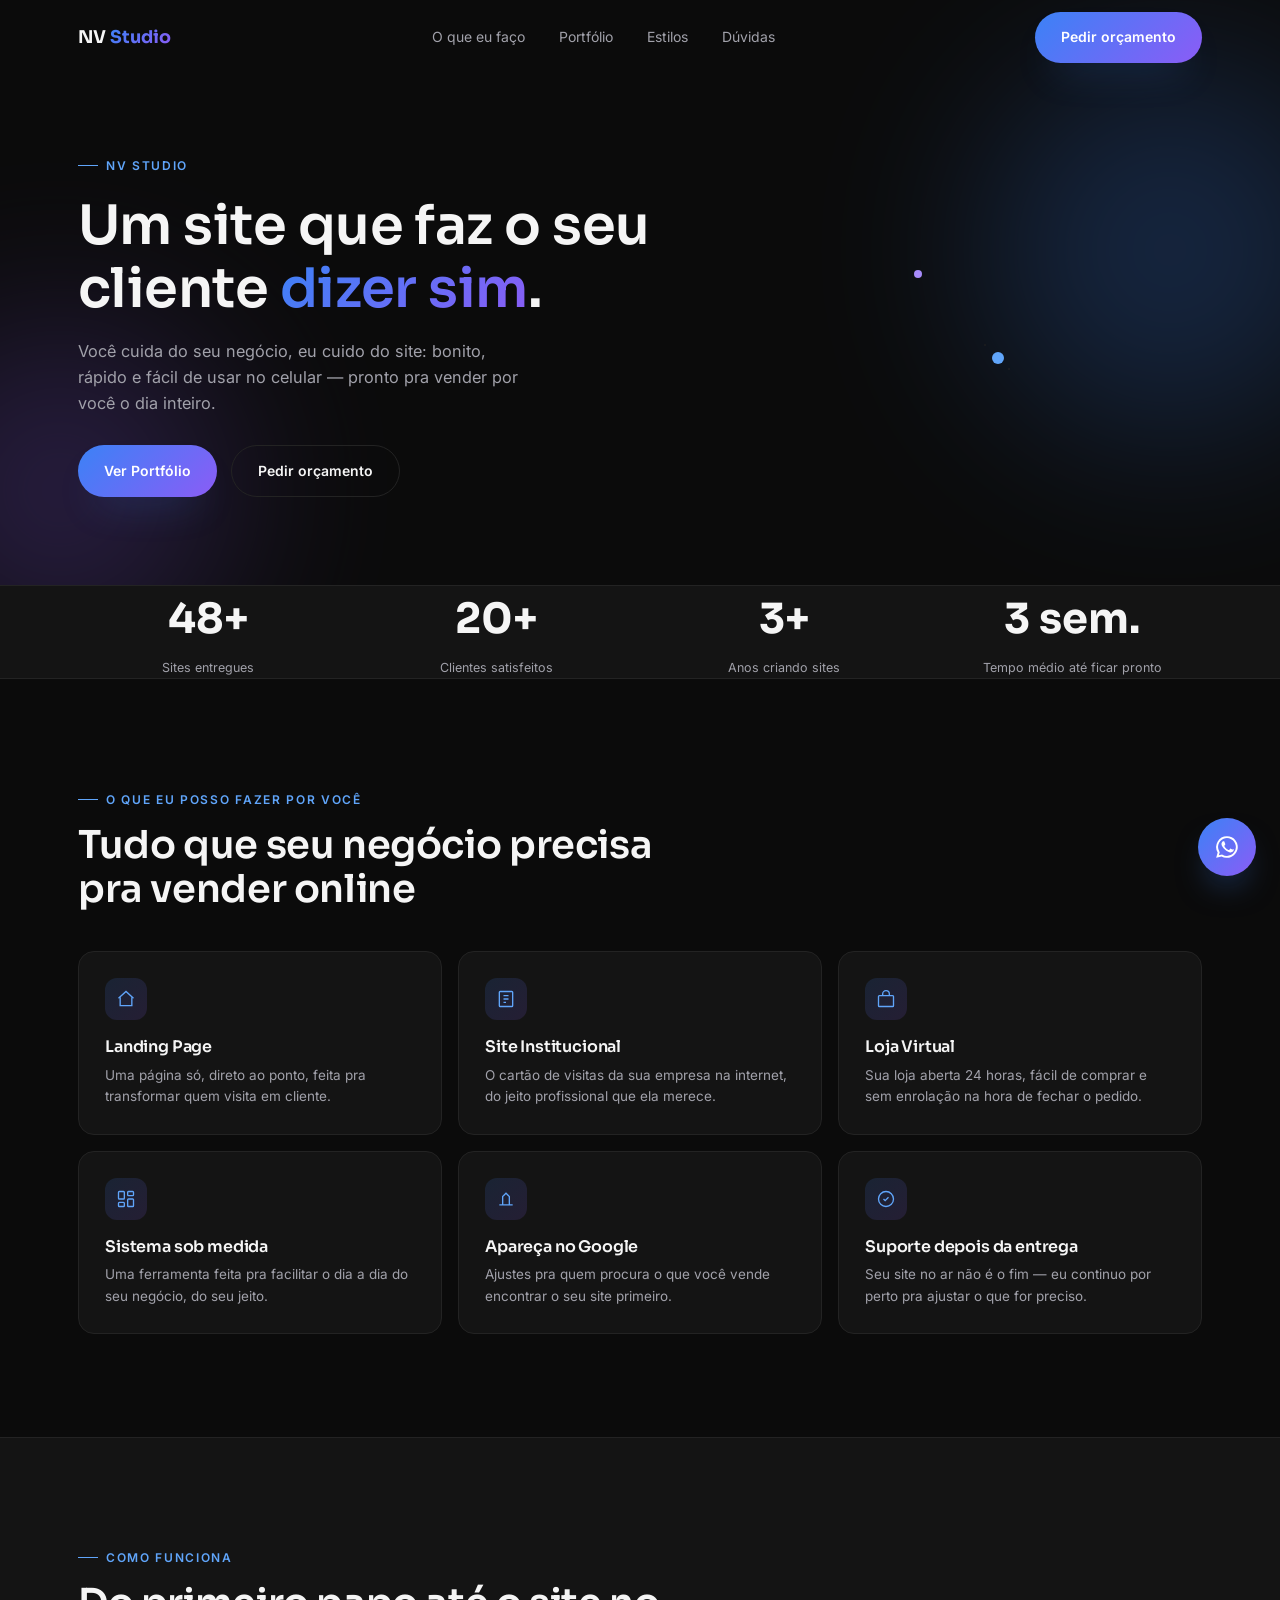
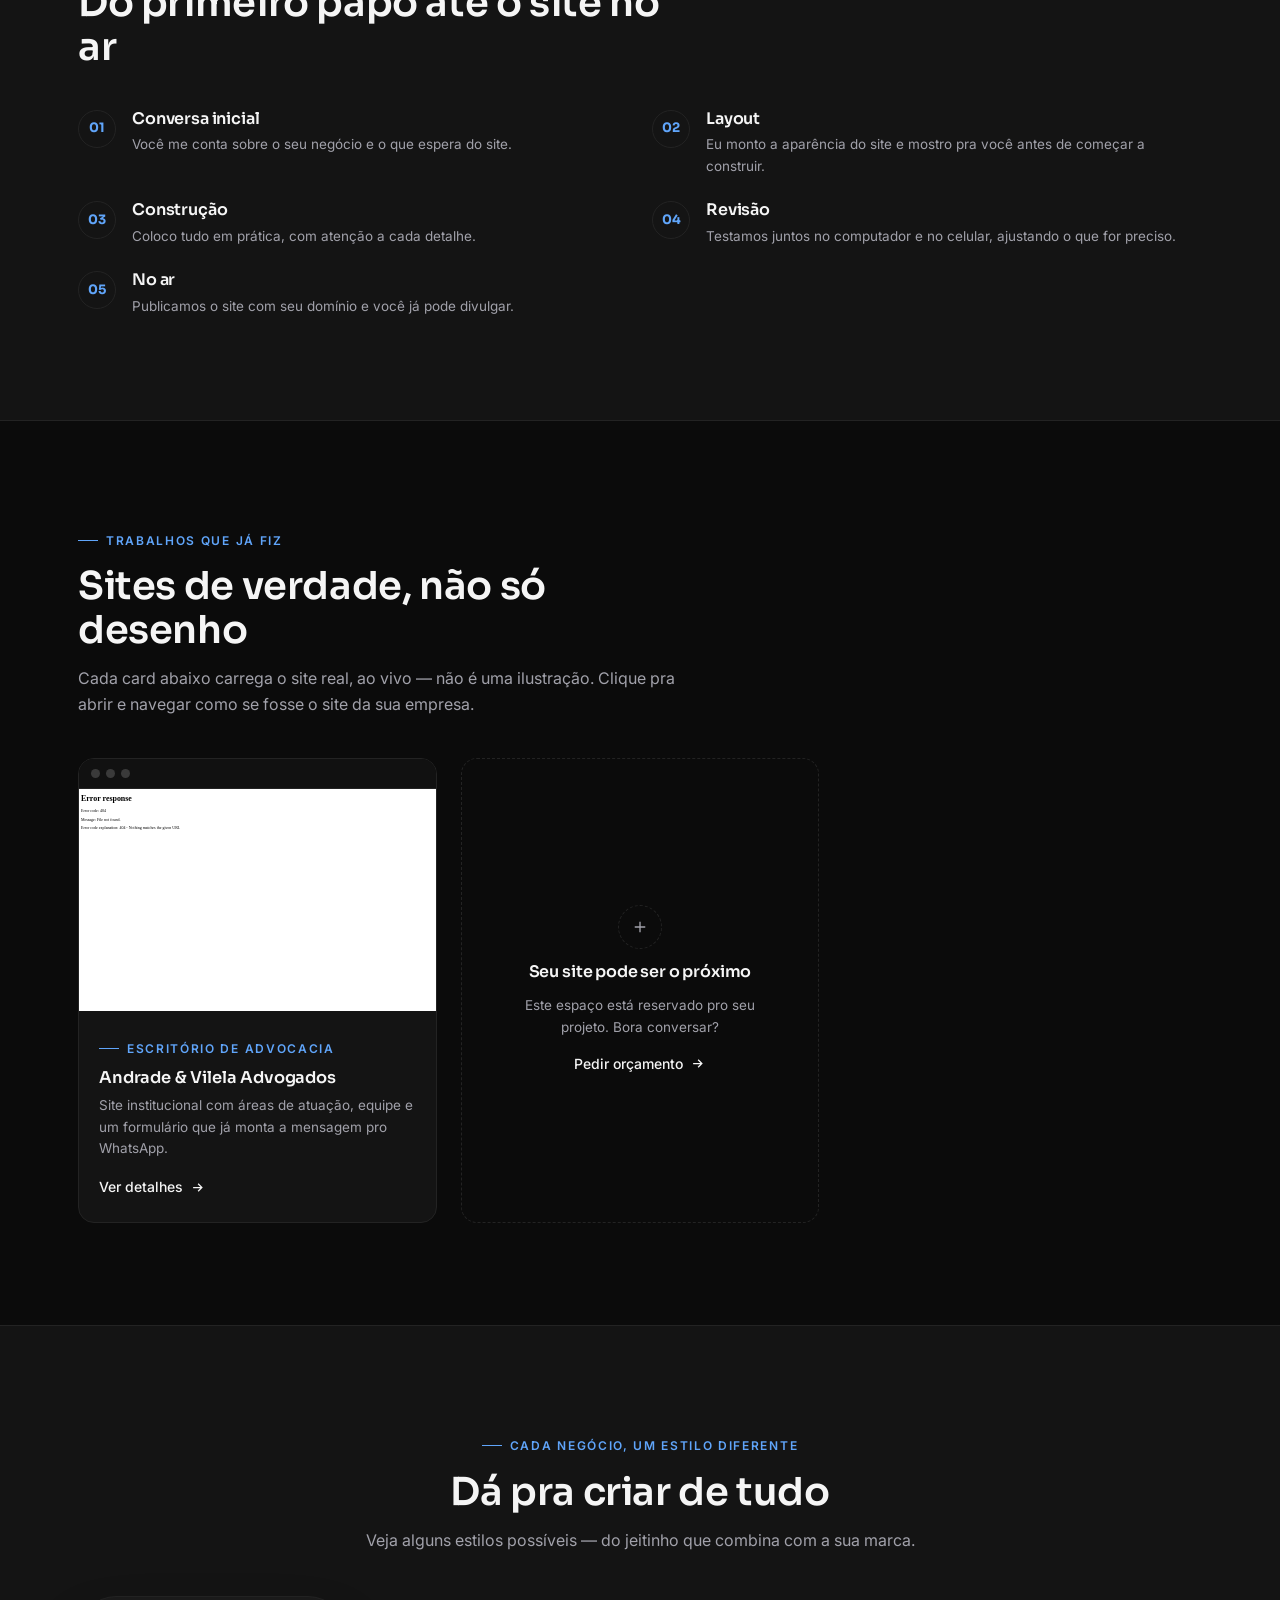
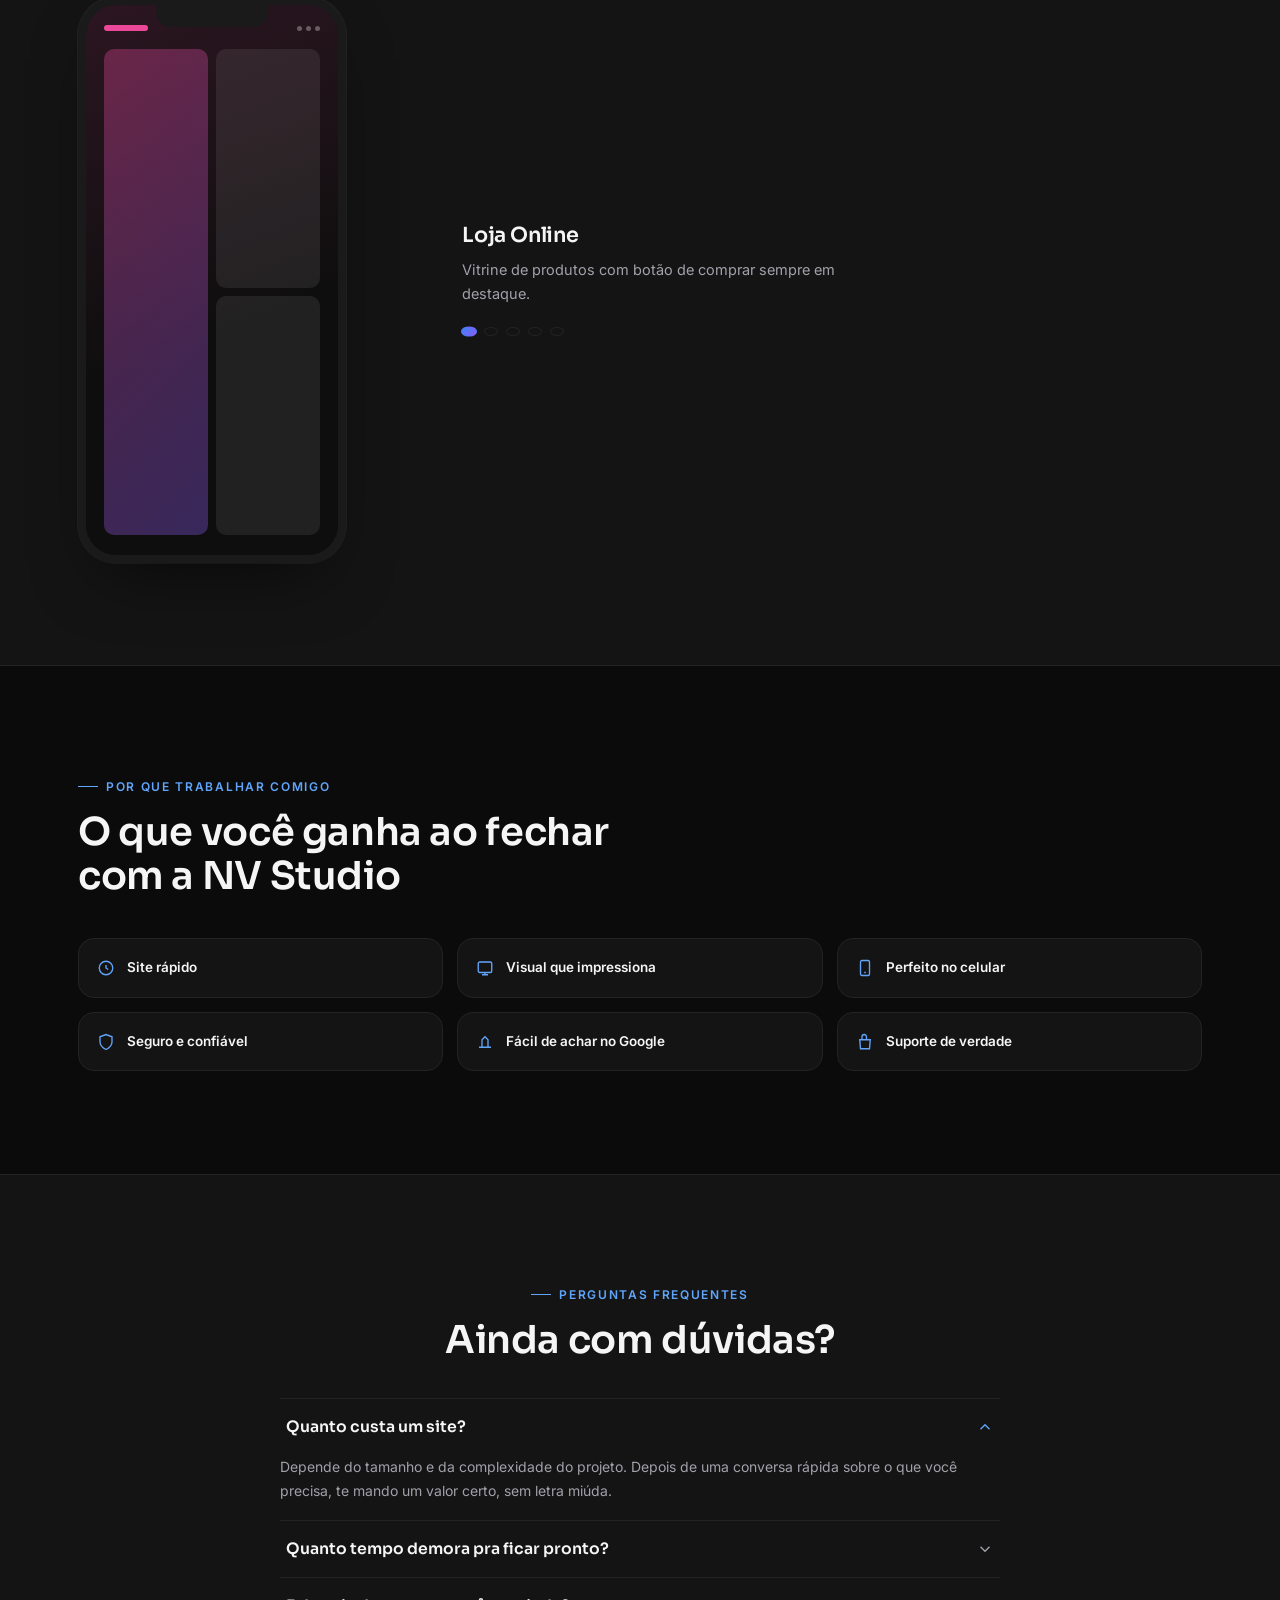
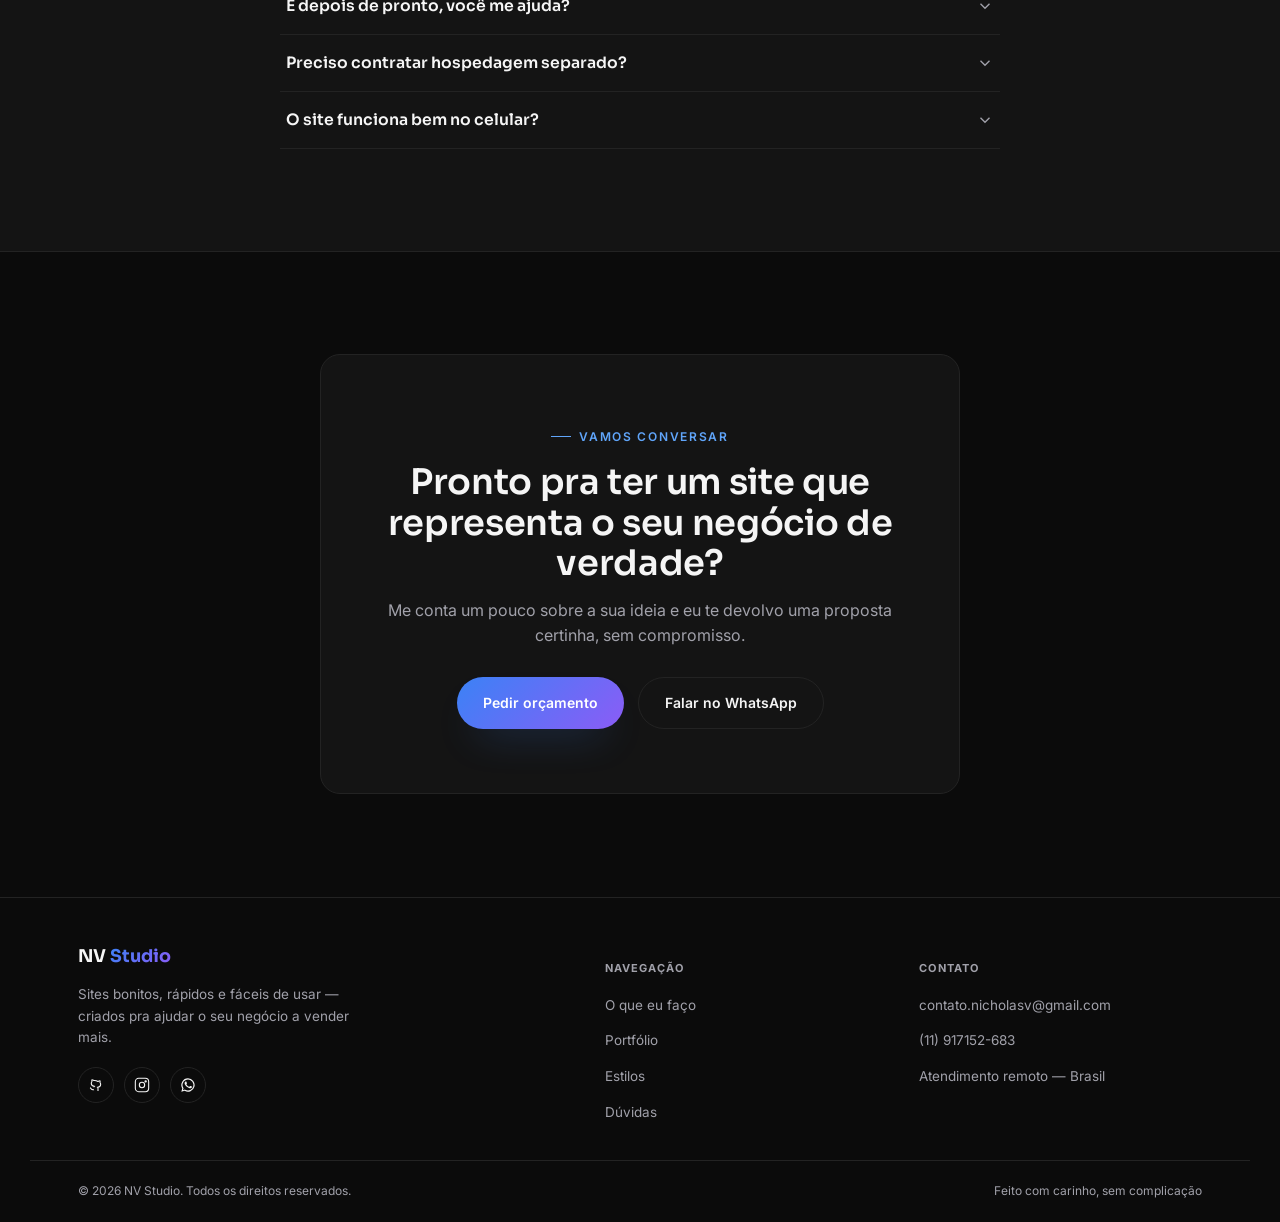
==== commit 49aea8c7: "Updated the main" ====
--- a/index.html
+++ b/index.html
@@ -3,1177 +3,333 @@
 <head>
 <meta charset="UTF-8">
 <meta name="viewport" content="width=device-width, initial-scale=1.0">
-<title>NV Studio — Desenvolvimento Web Moderno</title>
-<meta name="description" content="Sites rápidos, responsivos e desenvolvidos com foco em desempenho, experiência do usuário e design.">
-
-<!-- Google Fonts: Inter -->
-<link rel="preconnect" href="https://fonts.googleapis.com">
-<link rel="preconnect" href="https://fonts.gstatic.com" crossorigin>
-<link href="https://fonts.googleapis.com/css2?family=Inter:wght@300;400;500;600;700;800;900&display=swap" rel="stylesheet">
-
-<!-- Font Awesome (ícones) -->
-<link rel="stylesheet" href="https://cdnjs.cloudflare.com/ajax/libs/font-awesome/6.5.1/css/all.min.css">
-
-<style>
-  /* ============================================================
-     RESET & VARIÁVEIS GLOBAIS
-  ============================================================ */
-  :root{
-    --bg:#09090b;
-    --bg-soft:#0d0d10;
-    --surface:#111114;
-    --surface-2:#17171b;
-    --border:rgba(255,255,255,0.08);
-    --border-strong:rgba(255,255,255,0.14);
-    --text:#f5f5f7;
-    --text-dim:#a1a1aa;
-    --text-faint:#71717a;
-    --blue:#3B82F6;
-    --purple:#8B5CF6;
-    --gradient: linear-gradient(135deg, var(--blue) 0%, var(--purple) 100%);
-    --gradient-soft: linear-gradient(135deg, rgba(59,130,246,0.15) 0%, rgba(139,92,246,0.15) 100%);
-    --radius-sm:10px;
-    --radius-md:16px;
-    --radius-lg:24px;
-    --ease: cubic-bezier(.16,.84,.44,1);
-    --shadow-soft: 0 20px 60px -20px rgba(0,0,0,0.6);
-  }
-
-  *{margin:0;padding:0;box-sizing:border-box;}
-
-  html{
-    scroll-behavior:smooth;
-  }
-
-  body{
-    background:var(--bg);
-    color:var(--text);
-    font-family:'Inter',-apple-system,BlinkMacSystemFont,sans-serif;
-    line-height:1.6;
-    overflow-x:hidden;
-    cursor:none;
-  }
-
-  @media (hover:none){ body{ cursor:auto; } }
-
-  ::selection{ background:var(--purple); color:#fff; }
-
-  a{ color:inherit; text-decoration:none; }
-  ul{ list-style:none; }
-  img{ max-width:100%; display:block; }
-
-  ::-webkit-scrollbar{ width:10px; }
-  ::-webkit-scrollbar-track{ background:var(--bg); }
-  ::-webkit-scrollbar-thumb{ background:var(--surface-2); border-radius:10px; border:2px solid var(--bg); }
-  ::-webkit-scrollbar-thumb:hover{ background:#26262c; }
-
-  .container{
-    width:100%;
-    max-width:1180px;
-    margin:0 auto;
-    padding:0 24px;
-  }
-
-  section{ position:relative; padding:140px 0; }
-  @media (max-width:768px){ section{ padding:90px 0; } }
-
-  .eyebrow{
-    display:inline-flex;
-    align-items:center;
-    gap:8px;
-    font-size:13px;
-    font-weight:600;
-    letter-spacing:0.06em;
-    text-transform:uppercase;
-    color:var(--text-dim);
-    padding:6px 14px;
-    border:1px solid var(--border);
-    border-radius:100px;
-    background:rgba(255,255,255,0.02);
-    backdrop-filter:blur(10px);
-  }
-  .eyebrow span{
-    width:6px;height:6px;border-radius:50%;
-    background:var(--gradient);
-    box-shadow:0 0 10px var(--blue);
-  }
-
-  .section-head{
-    text-align:center;
-    max-width:640px;
-    margin:0 auto 64px;
-  }
-  .section-head h2{
-    font-size:clamp(2rem,4vw,2.75rem);
-    font-weight:800;
-    letter-spacing:-0.02em;
-    margin-top:18px;
-    margin-bottom:14px;
-  }
-  .section-head p{ color:var(--text-dim); font-size:1.05rem; }
-
-  .gradient-text{
-    background:var(--gradient);
-    -webkit-background-clip:text;
-    background-clip:text;
-    color:transparent;
-  }
-
-  /* ============================================================
-     CURSOR GLOW (desktop apenas)
-  ============================================================ */
-  #cursor-glow{
-    position:fixed;
-    top:0; left:0;
-    width:420px; height:420px;
-    border-radius:50%;
-    background:radial-gradient(circle, rgba(59,130,246,0.14) 0%, rgba(139,92,246,0.08) 40%, transparent 70%);
-    pointer-events:none;
-    transform:translate(-50%,-50%);
-    z-index:2;
-    will-change:transform;
-    transition:opacity .3s ease;
-  }
-  #cursor-dot{
-    position:fixed;
-    top:0; left:0;
-    width:8px; height:8px;
-    border-radius:50%;
-    background:#fff;
-    pointer-events:none;
-    transform:translate(-50%,-50%);
-    z-index:9999;
-    box-shadow:0 0 12px rgba(255,255,255,0.8);
-    transition:transform .12s var(--ease), opacity .3s ease;
-  }
-  @media (hover:none){ #cursor-glow, #cursor-dot{ display:none; } }
-
-  /* ============================================================
-     BACKGROUND — partículas flutuantes + auroras
-  ============================================================ */
-  .bg-fx{
-    position:fixed; inset:0;
-    z-index:0;
-    overflow:hidden;
-    pointer-events:none;
-  }
-  .aurora{
-    position:absolute;
-    width:60vw; height:60vw;
-    border-radius:50%;
-    filter:blur(120px);
-    opacity:0.25;
-    will-change:transform;
-  }
-  .aurora.a1{ background:var(--blue); top:-15%; left:-10%; }
-  .aurora.a2{ background:var(--purple); bottom:-20%; right:-10%; }
-  .aurora.a3{ background:#2563eb; top:40%; left:50%; width:40vw; height:40vw; opacity:0.12; }
-
-  .particle{
-    position:absolute;
-    border-radius:50%;
-    background:rgba(255,255,255,0.35);
-    animation:floatY linear infinite;
-  }
-  @keyframes floatY{
-    0%{ transform:translateY(0) translateX(0); opacity:0; }
-    10%{ opacity:.5; }
-    90%{ opacity:.5; }
-    100%{ transform:translateY(-110vh) translateX(20px); opacity:0; }
-  }
-
-  /* ============================================================
-     NAVBAR
-  ============================================================ */
-  .navbar{
-    position:fixed;
-    top:0; left:0; right:0;
-    z-index:1000;
-    padding:22px 0;
-    transition:all .4s var(--ease);
-    border-bottom:1px solid transparent;
-  }
-  .navbar.scrolled{
-    padding:14px 0;
-    background:rgba(9,9,11,0.7);
-    backdrop-filter:blur(20px) saturate(180%);
-    -webkit-backdrop-filter:blur(20px) saturate(180%);
-    border-bottom:1px solid var(--border);
-  }
-  .navbar .container{
-    display:flex;
-    align-items:center;
-    justify-content:space-between;
-  }
-  .logo{
-    font-weight:800;
-    font-size:1.15rem;
-    letter-spacing:-0.02em;
-  }
-  .logo span{ color:var(--blue); }
-
-  .nav-links{
-    display:flex;
-    gap:36px;
-    font-size:0.92rem;
-    font-weight:500;
-    color:var(--text-dim);
-  }
-  .nav-links a{ position:relative; transition:color .25s ease; }
-  .nav-links a::after{
-    content:'';
-    position:absolute; left:0; bottom:-6px;
-    width:0; height:1px;
-    background:var(--gradient);
-    transition:width .3s var(--ease);
-  }
-  .nav-links a:hover{ color:var(--text); }
-  .nav-links a:hover::after{ width:100%; }
-
-  .nav-cta{
-    display:inline-flex;
-    align-items:center;
-    gap:8px;
-    padding:10px 20px;
-    font-size:0.88rem;
-    font-weight:600;
-    border-radius:100px;
-    background:var(--text);
-    color:#09090b;
-    transition:transform .3s var(--ease), box-shadow .3s ease;
-  }
-  .nav-cta:hover{ transform:translateY(-2px); box-shadow:0 10px 30px -10px rgba(255,255,255,0.3); }
-
-  .nav-toggle{ display:none; }
-
-  @media (max-width:860px){
-    .nav-links{ display:none; }
-    .nav-toggle{
-      display:flex; flex-direction:column; gap:5px;
-      background:none; border:none; cursor:pointer; padding:6px;
-    }
-    .nav-toggle span{ width:22px; height:2px; background:#fff; border-radius:2px; }
-  }
-
-  /* ============================================================
-     BOTÕES
-  ============================================================ */
-  .btn{
-    position:relative;
-    display:inline-flex;
-    align-items:center;
-    justify-content:center;
-    gap:10px;
-    padding:15px 30px;
-    font-size:0.95rem;
-    font-weight:600;
-    border-radius:100px;
-    border:none;
-    cursor:pointer;
-    overflow:hidden;
-    isolation:isolate;
-    transition:transform .35s var(--ease), box-shadow .35s var(--ease);
-    font-family:inherit;
-  }
-  .btn-primary{
-    background:var(--gradient);
-    color:#fff;
-    box-shadow:0 8px 30px -8px rgba(59,130,246,0.5);
-  }
-  .btn-primary::before{
-    content:'';
-    position:absolute; inset:0;
-    background:linear-gradient(120deg, transparent 30%, rgba(255,255,255,0.4) 50%, transparent 70%);
-    transform:translateX(-120%);
-    transition:transform .7s ease;
-    z-index:-1;
-  }
-  .btn-primary:hover::before{ transform:translateX(120%); }
-  .btn-primary:hover{ transform:translateY(-3px); box-shadow:0 14px 40px -8px rgba(139,92,246,0.6); }
-
-  .btn-ghost{
-    background:rgba(255,255,255,0.03);
-    color:var(--text);
-    border:1px solid var(--border-strong);
-    backdrop-filter:blur(10px);
-  }
-  .btn-ghost:hover{
-    transform:translateY(-3px);
-    background:rgba(255,255,255,0.06);
-    border-color:rgba(255,255,255,0.25);
-  }
-
-  /* ============================================================
-     HERO
-  ============================================================ */
-  .hero{
-    min-height:100vh;
-    display:flex;
-    align-items:center;
-    padding-top:120px;
-    position:relative;
-  }
-  .hero-grid{
-    display:grid;
-    grid-template-columns:1.1fr 0.9fr;
-    gap:60px;
-    align-items:center;
-  }
-  @media (max-width:960px){
-    .hero-grid{ grid-template-columns:1fr; text-align:center; }
-    .hero-illustration{ order:-1; margin-bottom:20px; }
-  }
-
-  .hero-content .eyebrow{ margin-bottom:26px; opacity:0; animation:fadeUp .8s var(--ease) .1s forwards; }
-
-  .hero h1{
-    font-size:clamp(2.4rem, 5.4vw, 4.2rem);
-    font-weight:800;
-    line-height:1.08;
-    letter-spacing:-0.03em;
-    margin-bottom:24px;
-    opacity:0;
-    animation:fadeUp .9s var(--ease) .25s forwards;
-  }
-
-  .hero p.lead{
-    font-size:1.15rem;
-    color:var(--text-dim);
-    max-width:520px;
-    margin-bottom:40px;
-    opacity:0;
-    animation:fadeUp .9s var(--ease) .4s forwards;
-  }
-  @media (max-width:960px){ .hero p.lead{ margin-inline:auto; } }
-
-  .hero-actions{
-    display:flex;
-    gap:16px;
-    flex-wrap:wrap;
-    opacity:0;
-    animation:fadeUp .9s var(--ease) .55s forwards;
-  }
-  @media (max-width:960px){ .hero-actions{ justify-content:center; } }
-
-  .hero-stats{
-    display:flex;
-    gap:44px;
-    margin-top:64px;
-    opacity:0;
-    animation:fadeUp .9s var(--ease) .7s forwards;
-  }
-  @media (max-width:960px){ .hero-stats{ justify-content:center; } }
-  .hero-stats .stat h3{ font-size:1.7rem; font-weight:800; }
-  .hero-stats .stat span{ font-size:0.85rem; color:var(--text-faint); }
-
-  @keyframes fadeUp{
-    to{ opacity:1; transform:translateY(0); }
-    from{ opacity:0; transform:translateY(22px); }
-  }
-
-  /* --- Ilustração abstrata (HTML/CSS puro) --- */
-  .hero-illustration{
-    position:relative;
-    height:480px;
-    display:flex;
-    align-items:center;
-    justify-content:center;
-    perspective:1200px;
-  }
-  .orbit-ring{
-    position:absolute;
-    border:1px solid var(--border-strong);
-    border-radius:50%;
-    animation:spin linear infinite;
-  }
-  .orbit-ring.r1{ width:340px; height:340px; animation-duration:26s; }
-  .orbit-ring.r2{ width:420px; height:420px; animation-duration:38s; animation-direction:reverse; border-style:dashed; opacity:.5;}
-  .orbit-ring.r3{ width:250px; height:250px; animation-duration:18s; }
-  @keyframes spin{ to{ transform:rotate(360deg); } }
-
-  .orbit-dot{
-    position:absolute;
-    top:-6px; left:50%;
-    width:10px; height:10px;
-    margin-left:-5px;
-    border-radius:50%;
-    background:var(--gradient);
-    box-shadow:0 0 16px var(--blue);
-  }
-
-  .core-orb{
-    width:150px; height:150px;
-    border-radius:50%;
-    background:var(--gradient);
-    box-shadow:0 0 90px 10px rgba(139,92,246,0.45);
-    position:relative;
-    animation:pulse 4s ease-in-out infinite;
-  }
-  .core-orb::after{
-    content:'</>';
-    position:absolute; inset:0;
-    display:flex; align-items:center; justify-content:center;
-    font-weight:800; font-size:1.6rem; color:#fff; opacity:.9;
-  }
-  @keyframes pulse{
-    0%,100%{ transform:scale(1); }
-    50%{ transform:scale(1.06); }
-  }
-
-  .glass-card{
-    position:absolute;
-    width:150px;
-    padding:16px;
-    border-radius:var(--radius-md);
-    background:rgba(255,255,255,0.04);
-    border:1px solid var(--border-strong);
-    backdrop-filter:blur(16px);
-    box-shadow:var(--shadow-soft);
-    animation:floatCard 6s ease-in-out infinite;
-    transition:transform .3s ease;
-  }
-  .glass-card i{ font-size:1.1rem; margin-bottom:8px; display:block; }
-  .glass-card.gc1{ background-image: linear-gradient(rgba(59,130,246,0.08), rgba(59,130,246,0.08)); }
-  .glass-card .label{ font-size:0.72rem; color:var(--text-dim); font-weight:600; }
-  .glass-card .value{ font-size:0.95rem; font-weight:700; margin-top:2px; }
-
-  .gc1{ top:6%; left:2%; animation-delay:0s; }
-  .gc2{ bottom:10%; left:-4%; animation-delay:1.2s; }
-  .gc3{ top:16%; right:-4%; animation-delay:2.1s; }
-  .gc4{ bottom:2%; right:6%; animation-delay:.6s; width:130px; }
-
-  @keyframes floatCard{
-    0%,100%{ transform:translateY(0); }
-    50%{ transform:translateY(-14px); }
-  }
-
-  .scroll-cue{
-    position:absolute;
-    bottom:36px; left:50%;
-    transform:translateX(-50%);
-    display:flex; flex-direction:column; align-items:center;
-    gap:8px;
-    color:var(--text-faint);
-    font-size:0.75rem;
-    letter-spacing:.08em;
-    text-transform:uppercase;
-    animation:fadeUp .9s var(--ease) 1s forwards;
-    opacity:0;
-  }
-  .scroll-cue .line{
-    width:1px; height:36px;
-    background:linear-gradient(var(--blue), transparent);
-    animation:scrollLine 2s ease-in-out infinite;
-  }
-  @keyframes scrollLine{ 0%{ transform:scaleY(0); transform-origin:top; } 50%{ transform:scaleY(1); transform-origin:top; } 51%{ transform-origin:bottom; } 100%{ transform:scaleY(0); transform-origin:bottom; } }
-
-  /* ============================================================
-     REVEAL ON SCROLL
-  ============================================================ */
-  .reveal{
-    opacity:0;
-    transform:translateY(36px);
-    transition:opacity .9s var(--ease), transform .9s var(--ease);
-  }
-  .reveal.visible{ opacity:1; transform:translateY(0); }
-  .reveal-delay-1{ transition-delay:.1s; }
-  .reveal-delay-2{ transition-delay:.2s; }
-  .reveal-delay-3{ transition-delay:.3s; }
-  .reveal-delay-4{ transition-delay:.4s; }
-
-  /* ============================================================
-     SOBRE
-  ============================================================ */
-  .about-grid{
-    display:grid;
-    grid-template-columns:0.9fr 1.1fr;
-    gap:70px;
-    align-items:center;
-  }
-  @media (max-width:900px){ .about-grid{ grid-template-columns:1fr; } }
-
-  .about-grid h2{
-    font-size:clamp(2rem,4vw,2.6rem);
-    font-weight:800;
-    letter-spacing:-0.02em;
-    margin:16px 0 20px;
-  }
-  .about-grid p{ color:var(--text-dim); font-size:1.05rem; }
-
-  .about-cards{
-    display:grid;
-    grid-template-columns:1fr 1fr;
-    gap:20px;
-  }
-  @media (max-width:520px){ .about-cards{ grid-template-columns:1fr; } }
-
-  .card{
-    padding:28px 24px;
-    border-radius:var(--radius-md);
-    background:linear-gradient(180deg, rgba(255,255,255,0.035), rgba(255,255,255,0.01));
-    border:1px solid var(--border);
-    backdrop-filter:blur(14px);
-    transition:transform .4s var(--ease), border-color .4s ease, background .4s ease;
-  }
-  .card:hover{
-    transform:translateY(-6px);
-    border-color:rgba(139,92,246,0.4);
-    background:linear-gradient(180deg, rgba(139,92,246,0.08), rgba(59,130,246,0.02));
-  }
-  .card .icon-wrap{
-    width:46px; height:46px;
-    border-radius:12px;
-    display:flex; align-items:center; justify-content:center;
-    background:var(--gradient-soft);
-    margin-bottom:16px;
-    font-size:1.15rem;
-  }
-  .card h4{ font-size:1.02rem; font-weight:700; margin-bottom:6px; }
-  .card p{ font-size:0.88rem; color:var(--text-faint); }
-
-  /* ============================================================
-     DIFERENCIAIS
-  ============================================================ */
-  .diff-grid{
-    display:grid;
-    grid-template-columns:repeat(3,1fr);
-    gap:20px;
-  }
-  @media (max-width:860px){ .diff-grid{ grid-template-columns:repeat(2,1fr); } }
-  @media (max-width:560px){ .diff-grid{ grid-template-columns:1fr; } }
-
-  .diff-card{
-    display:flex;
-    align-items:center;
-    gap:16px;
-    padding:22px 24px;
-    border-radius:var(--radius-md);
-    background:var(--surface);
-    border:1px solid var(--border);
-    transition:all .35s var(--ease);
-  }
-  .diff-card:hover{
-    border-color:transparent;
-    background:var(--gradient);
-    transform:scale(1.02);
-  }
-  .diff-card:hover .diff-check{ background:rgba(255,255,255,0.25); color:#fff; }
-  .diff-card:hover span{ color:#fff; }
-  .diff-check{
-    flex-shrink:0;
-    width:34px; height:34px;
-    border-radius:50%;
-    background:var(--gradient-soft);
-    color:var(--blue);
-    display:flex; align-items:center; justify-content:center;
-    font-size:0.85rem;
-    transition:all .35s ease;
-  }
-  .diff-card span{ font-weight:600; font-size:0.98rem; transition:color .35s ease; }
-
-  /* ============================================================
-     TECNOLOGIAS
-  ============================================================ */
-  .tech-grid{
-    display:grid;
-    grid-template-columns:repeat(6,1fr);
-    gap:18px;
-  }
-  @media (max-width:760px){ .tech-grid{ grid-template-columns:repeat(3,1fr); } }
-  @media (max-width:420px){ .tech-grid{ grid-template-columns:repeat(2,1fr); } }
-
-  .tech-item{
-    aspect-ratio:1;
-    display:flex; flex-direction:column; align-items:center; justify-content:center;
-    gap:12px;
-    border-radius:var(--radius-md);
-    background:var(--surface);
-    border:1px solid var(--border);
-    transition:transform .4s var(--ease), border-color .4s ease;
-  }
-  .tech-item:hover{
-    transform:translateY(-8px) rotate(-2deg);
-    border-color:rgba(59,130,246,0.4);
-  }
-  .tech-item i{ font-size:2rem; transition:transform .4s var(--ease); }
-  .tech-item:hover i{ transform:scale(1.15); }
-  .tech-item span{ font-size:0.78rem; color:var(--text-dim); font-weight:600; }
-  .tech-item.html i{ color:#E44D26; }
-  .tech-item.css i{ color:#2965F1; }
-  .tech-item.js i{ color:#F0DB4F; }
-  .tech-item.react i{ color:#61DAFB; }
-  .tech-item.node i{ color:#3C873A; }
-  .tech-item.sql i{ color:#00758F; }
-
-  /* ============================================================
-     COMO TRABALHO — TIMELINE
-  ============================================================ */
-  .timeline{
-    position:relative;
-    display:grid;
-    grid-template-columns:repeat(4,1fr);
-    gap:24px;
-  }
-  .timeline::before{
-    content:'';
-    position:absolute;
-    top:24px; left:0; right:0;
-    height:1px;
-    background:linear-gradient(90deg, transparent, var(--border-strong) 10%, var(--border-strong) 90%, transparent);
-  }
-  @media (max-width:820px){
-    .timeline{ grid-template-columns:1fr; gap:36px; }
-    .timeline::before{ top:0; bottom:0; left:24px; right:auto; width:1px; height:auto; background:linear-gradient(180deg, transparent, var(--border-strong) 10%, var(--border-strong) 90%, transparent); }
-  }
-
-  .timeline-step{ position:relative; padding-top:64px; }
-  @media (max-width:820px){ .timeline-step{ padding-top:0; padding-left:64px; } }
-
-  .timeline-num{
-    position:absolute; top:0; left:0;
-    width:48px; height:48px;
-    border-radius:50%;
-    background:var(--bg);
-    border:1px solid var(--border-strong);
-    display:flex; align-items:center; justify-content:center;
-    font-weight:800;
-    font-size:0.95rem;
-    transition:all .4s ease;
-  }
-  .timeline-step:hover .timeline-num{
-    background:var(--gradient);
-    border-color:transparent;
-    box-shadow:0 0 24px rgba(139,92,246,0.5);
-  }
-  .timeline-step h4{ font-size:1.05rem; font-weight:700; margin-bottom:8px; }
-  .timeline-step p{ font-size:0.88rem; color:var(--text-faint); }
-
-  /* ============================================================
-     CONTATO
-  ============================================================ */
-  .contact-grid{
-    display:grid;
-    grid-template-columns:repeat(3,1fr);
-    gap:22px;
-  }
-  @media (max-width:860px){ .contact-grid{ grid-template-columns:1fr; max-width:420px; margin:0 auto; } }
-
-  .contact-card{
-    padding:34px 28px;
-    border-radius:var(--radius-lg);
-    background:linear-gradient(180deg, rgba(255,255,255,0.04), rgba(255,255,255,0.01));
-    border:1px solid var(--border);
-    backdrop-filter:blur(14px);
-    text-align:center;
-    transition:transform .4s var(--ease), box-shadow .4s ease, border-color .4s ease;
-  }
-  .contact-card:hover{
-    transform:translateY(-8px);
-    border-color:rgba(139,92,246,0.35);
-    box-shadow:0 24px 60px -20px rgba(59,130,246,0.35);
-  }
-  .contact-icon{
-    width:58px; height:58px;
-    margin:0 auto 20px;
-    border-radius:16px;
-    background:var(--gradient);
-    display:flex; align-items:center; justify-content:center;
-    font-size:1.4rem;
-    box-shadow:0 10px 30px -8px rgba(139,92,246,0.5);
-  }
-  .contact-card h4{ font-size:0.85rem; color:var(--text-faint); font-weight:600; text-transform:uppercase; letter-spacing:.05em; margin-bottom:8px; }
-  .contact-card .value{ font-size:1.08rem; font-weight:700; margin-bottom:22px; word-break:break-word; }
-  .contact-card .btn{ width:100%; padding:12px 20px; font-size:0.88rem; }
-
-  /* ============================================================
-     FOOTER
-  ============================================================ */
-  footer{
-    border-top:1px solid var(--border);
-    padding:56px 0 32px;
-    position:relative;
-  }
-  .footer-top{
-    display:flex;
-    justify-content:space-between;
-    align-items:center;
-    flex-wrap:wrap;
-    gap:24px;
-    padding-bottom:36px;
-    border-bottom:1px solid var(--border);
-    margin-bottom:28px;
-  }
-  .footer-links{ display:flex; gap:28px; font-size:0.9rem; color:var(--text-dim); }
-  .footer-links a:hover{ color:#fff; }
-  .footer-social{ display:flex; gap:14px; }
-  .footer-social a{
-    width:38px; height:38px;
-    border-radius:50%;
-    border:1px solid var(--border-strong);
-    display:flex; align-items:center; justify-content:center;
-    transition:all .3s ease;
-  }
-  .footer-social a:hover{ background:var(--gradient); border-color:transparent; transform:translateY(-3px); }
-  .footer-bottom{
-    display:flex; justify-content:space-between; flex-wrap:wrap; gap:12px;
-    font-size:0.82rem; color:var(--text-faint);
-  }
-
-  /* ============================================================
-     FLOATING BUTTONS
-  ============================================================ */
-  .float-btn{
-    position:fixed;
-    right:26px;
-    width:56px; height:56px;
-    border-radius:50%;
-    display:flex; align-items:center; justify-content:center;
-    z-index:900;
-    cursor:pointer;
-    transition:all .35s var(--ease);
-    border:none;
-  }
-  #whatsapp-float{
-    bottom:26px;
-    background:#25D366;
-    color:#fff;
-    font-size:1.5rem;
-    box-shadow:0 10px 30px -6px rgba(37,211,102,0.6);
-    animation:floatPulse 2.6s ease-in-out infinite;
-  }
-  #whatsapp-float:hover{ transform:scale(1.1); }
-  @keyframes floatPulse{
-    0%,100%{ box-shadow:0 10px 30px -6px rgba(37,211,102,0.6); }
-    50%{ box-shadow:0 10px 40px -4px rgba(37,211,102,0.9); }
-  }
-
-  #back-to-top{
-    bottom:96px;
-    background:var(--surface-2);
-    border:1px solid var(--border-strong);
-    color:#fff;
-    font-size:1.1rem;
-    opacity:0;
-    pointer-events:none;
-    transform:translateY(10px);
-  }
-  #back-to-top.show{ opacity:1; pointer-events:auto; transform:translateY(0); }
-  #back-to-top:hover{ background:var(--gradient); border-color:transparent; }
-
-  @media (max-width:600px){
-    .float-btn{ right:16px; width:50px; height:50px; }
-    #whatsapp-float{ bottom:16px; }
-    #back-to-top{ bottom:78px; }
-  }
-
-  /* mobile nav drawer */
-  .mobile-drawer{
-    position:fixed; inset:0;
-    background:rgba(9,9,11,0.98);
-    backdrop-filter:blur(20px);
-    z-index:1100;
-    display:flex; flex-direction:column;
-    align-items:center; justify-content:center;
-    gap:32px;
-    font-size:1.4rem;
-    font-weight:700;
-    transform:translateY(-100%);
-    transition:transform .5s var(--ease);
-  }
-  .mobile-drawer.open{ transform:translateY(0); }
-  .mobile-drawer .close-drawer{
-    position:absolute; top:26px; right:26px;
-    font-size:1.8rem; background:none; border:none; color:#fff; cursor:pointer;
-  }
-</style>
+<title>NV Studio — Sites que transformam visitantes em clientes</title>
+<meta name="description" content="A NV Studio cria sites modernos, bonitos e fáceis de usar no celular, feitos para vender por você. Peça um orçamento sem compromisso.">
+<meta name="keywords" content="criação de sites, site para empresa, landing page, loja virtual, NV Studio">
+<meta name="robots" content="index, follow">
+<link rel="canonical" href="https://nvstudio.vercel.app/">
+
+<meta property="og:type" content="website">
+<meta property="og:site_name" content="NV Studio">
+<meta property="og:title" content="NV Studio — Sites que transformam visitantes em clientes">
+<meta property="og:description" content="Sites modernos, bonitos e fáceis de usar no celular, feitos para vender por você.">
+<meta property="og:url" content="https://nvstudio.vercel.app/">
+<meta property="og:locale" content="pt_BR">
+<meta name="twitter:card" content="summary">
+<meta name="twitter:title" content="NV Studio">
+<meta name="twitter:description" content="Sites que transformam visitantes em clientes.">
+
+<link rel="icon" type="image/svg+xml" href="assets/favicon.svg">
+<link rel="stylesheet" href="style.css">
+
+<script type="application/ld+json">
+{
+  "@context": "https://schema.org",
+  "@type": "ProfessionalService",
+  "name": "NV Studio",
+  "description": "Criação de sites modernos, landing pages e lojas virtuais sob medida.",
+  "url": "https://nvstudio.vercel.app/",
+  "areaServed": "BR",
+  "sameAs": ["https://instagram.com/nvstudio", "https://github.com/nvstudio"]
+}
+</script>
 </head>
 <body>
 
-<!-- CURSOR CUSTOMIZADO -->
-<div id="cursor-glow"></div>
-<div id="cursor-dot"></div>
-
-<!-- BACKGROUND EFFECTS -->
-<div class="bg-fx" id="bg-fx">
-  <div class="aurora a1" id="aurora1"></div>
-  <div class="aurora a2" id="aurora2"></div>
-  <div class="aurora a3"></div>
-  <!-- partículas geradas via JS -->
-</div>
-
-<!-- NAVBAR -->
-<nav class="navbar" id="navbar">
-  <div class="container">
-    <div class="logo">NV <span>Studio</span></div>
-    <ul class="nav-links">
-      <li><a href="#sobre">Sobre</a></li>
-      <li><a href="#diferenciais">Diferenciais</a></li>
-      <li><a href="#tecnologias">Tecnologias</a></li>
-      <li><a href="#processo">Processo</a></li>
-      <li><a href="#contato">Contato</a></li>
-    </ul>
-    <a href="https://wa.me/5511917152683" target="_blank" class="nav-cta" rel="noopener">
-      <i class="fa-brands fa-whatsapp"></i> Fale comigo
-    </a>
-    <button class="nav-toggle" id="nav-toggle" aria-label="Abrir menu">
-      <span></span><span></span><span></span>
-    </button>
+<a href="#conteudo" class="skip-link">Pular para o conteúdo</a>
+
+<a class="wa-float js-whatsapp" href="#" aria-label="Falar no WhatsApp">
+  <svg width="26" height="26" viewBox="0 0 24 24" fill="currentColor"><path d="M17.5 14.4c-.3-.1-1.7-.8-1.9-.9-.3-.1-.5-.1-.6.1-.2.3-.7.9-.9 1-.2.2-.3.2-.6.1-.3-.1-1.2-.4-2.3-1.4-.9-.8-1.4-1.7-1.6-2-.2-.3 0-.5.1-.6.1-.1.3-.3.4-.5.1-.1.2-.3.3-.5.1-.2 0-.4 0-.5-.1-.1-.6-1.5-.8-2-.2-.5-.4-.4-.6-.4h-.5c-.2 0-.5.1-.7.3-.2.3-.9.9-.9 2.2s1 2.6 1.1 2.7c.1.2 2 3 4.7 4.2.7.3 1.2.5 1.6.6.7.2 1.3.2 1.8.1.5-.1 1.7-.7 1.9-1.4.2-.7.2-1.2.2-1.4-.1-.1-.3-.2-.5-.3Z"/><path d="M12 2a10 10 0 0 0-8.6 15.1L2 22l5-1.3A10 10 0 1 0 12 2Zm0 18.2a8.2 8.2 0 0 1-4.2-1.1l-.3-.2-3 .8.8-2.9-.2-.3A8.2 8.2 0 1 1 12 20.2Z"/></svg>
+</a>
+
+<header class="navbar">
+  <div class="wrap">
+    <a class="logo" href="index.html">NV <span class="gradient-text">Studio</span></a>
+    <nav class="nav-links" aria-label="Navegação principal">
+      <a href="#servicos">O que eu faço</a>
+      <a href="#portfolio">Portfólio</a>
+      <a href="#estilos">Estilos</a>
+      <a href="#faq">Dúvidas</a>
+    </nav>
+    <div class="nav-actions">
+      <a class="btn btn-primary" href="#contato">Pedir orçamento</a>
+      <button class="nav-toggle" aria-label="Abrir menu" aria-expanded="false">
+        <svg width="18" height="18" viewBox="0 0 24 24" fill="none" stroke="currentColor" stroke-width="1.8"><path d="M4 7h16M4 12h16M4 17h16"/></svg>
+      </button>
+    </div>
   </div>
+</header>
+
+<nav class="mobile-nav" aria-label="Navegação mobile">
+  <ul>
+    <li><a href="#servicos">O que eu faço</a></li>
+    <li><a href="#portfolio">Portfólio</a></li>
+    <li><a href="#estilos">Estilos</a></li>
+    <li><a href="#faq">Dúvidas</a></li>
+  </ul>
+  <div class="wrap"><a class="btn btn-primary btn-block" href="#contato">Pedir orçamento</a></div>
 </nav>
 
-<!-- MOBILE DRAWER -->
-<div class="mobile-drawer" id="mobile-drawer">
-  <button class="close-drawer" id="close-drawer" aria-label="Fechar menu">&times;</button>
-  <a href="#sobre">Sobre</a>
-  <a href="#diferenciais">Diferenciais</a>
-  <a href="#tecnologias">Tecnologias</a>
-  <a href="#processo">Processo</a>
-  <a href="#contato">Contato</a>
-</div>
-
-<!-- HERO -->
-<header class="hero">
-  <div class="container hero-grid">
-    <div class="hero-content">
-      <div class="eyebrow"><span></span> Disponível para novos projetos</div>
-      <h1>Desenvolvimento Web moderno para quem busca <span class="gradient-text">qualidade.</span></h1>
-      <p class="lead">Sites rápidos, responsivos e desenvolvidos com foco em desempenho, experiência do usuário e design.</p>
-      <div class="hero-actions">
-        <a href="https://wa.me/5511917152683" target="_blank" class="btn btn-primary" rel="noopener">
-          <i class="fa-brands fa-whatsapp"></i> Chamar no WhatsApp
-        </a>
-        <a href="mailto:contato.nicholasv@gmail.com" class="btn btn-ghost">
-          <i class="fa-regular fa-envelope"></i> Enviar E-mail
-        </a>
-      </div>
-      <div class="hero-stats">
-        <div class="stat"><h3>3+</h3><span>Anos de experiência</span></div>
-        <div class="stat"><h3>100%</h3><span>Foco em performance</span></div>
-        <div class="stat"><h3>&lt;1s</h3><span>Tempo de carregamento</span></div>
-      </div>
-    </div>
-
-    <div class="hero-illustration" id="hero-illustration">
-      <div class="orbit-ring r2"></div>
-      <div class="orbit-ring r1"><div class="orbit-dot"></div></div>
-      <div class="orbit-ring r3"></div>
-      <div class="core-orb"></div>
-
-      <div class="glass-card gc1">
-        <i class="fa-solid fa-bolt" style="color:#3B82F6"></i>
-        <div class="label">Performance</div>
-        <div class="value">98/100</div>
-      </div>
-      <div class="glass-card gc2">
-        <i class="fa-solid fa-mobile-screen" style="color:#8B5CF6"></i>
-        <div class="label">Responsivo</div>
-        <div class="value">100%</div>
-      </div>
-      <div class="glass-card gc3">
-        <i class="fa-solid fa-code" style="color:#3B82F6"></i>
-        <div class="label">Código</div>
-        <div class="value">Limpo</div>
-      </div>
-      <div class="glass-card gc4">
-        <i class="fa-solid fa-wand-magic-sparkles" style="color:#8B5CF6"></i>
-        <div class="label">Design</div>
-        <div class="value">Premium</div>
-      </div>
+<main id="conteudo">
+
+  <!-- ================= HERO ================= -->
+  <section class="hero">
+    <span class="hero-glow hero-glow--a" aria-hidden="true"></span>
+    <span class="hero-glow hero-glow--b" aria-hidden="true"></span>
+    <div class="wrap hero-grid">
+      <div>
+        <span class="eyebrow reveal is-visible">NV Studio</span>
+        <h1 class="reveal is-visible" style="transition-delay:.08s">Um site que faz o seu cliente <span class="gradient-text">dizer sim</span>.</h1>
+        <p class="lede reveal is-visible" style="transition-delay:.16s">Você cuida do seu negócio, eu cuido do site: bonito, rápido e fácil de usar no celular — pronto pra vender por você o dia inteiro.</p>
+        <div class="hero-actions reveal is-visible" style="transition-delay:.24s">
+          <a class="btn btn-primary" href="#portfolio">Ver Portfólio</a>
+          <a class="btn btn-outline" href="#contato">Pedir orçamento</a>
+        </div>
+      </div>
+      <div class="hero-art" aria-hidden="true">
+        <div class="frame"></div>
+        <div class="frame-inner"></div>
+        <div class="core"></div>
+        <span class="dot dot--1"></span>
+        <span class="dot dot--2"></span>
+      </div>
+    </div>
+  </section>
+
+  <!-- ================= STATS ================= -->
+  <section class="section-alt">
+    <div class="wrap stats-grid">
+      <div class="stat reveal"><div class="num"><span data-count="48">0</span>+</div><div class="label">Sites entregues</div></div>
+      <div class="stat reveal" style="transition-delay:.06s"><div class="num"><span data-count="20">0</span>+</div><div class="label">Clientes satisfeitos</div></div>
+      <div class="stat reveal" style="transition-delay:.12s"><div class="num"><span data-count="3">0</span>+</div><div class="label">Anos criando sites</div></div>
+      <div class="stat reveal" style="transition-delay:.18s"><div class="num"><span data-count="3">0</span> sem.</div><div class="label">Tempo médio até ficar pronto</div></div>
+    </div>
+  </section>
+
+  <!-- ================= O QUE EU FAÇO ================= -->
+  <section class="section" id="servicos">
+    <div class="wrap">
+      <div class="section-head reveal">
+        <span class="eyebrow">O que eu posso fazer por você</span>
+        <h2>Tudo que seu negócio precisa pra vender online</h2>
+      </div>
+      <div class="card-grid card-grid--services">
+        <div class="service-card reveal">
+          <div class="service-icon"><svg width="20" height="20" viewBox="0 0 24 24" fill="none" stroke="currentColor" stroke-width="1.6"><path d="M3 11l9-8 9 8"/><path d="M5 10v10h14V10"/></svg></div>
+          <h3>Landing Page</h3>
+          <p>Uma página só, direto ao ponto, feita pra transformar quem visita em cliente.</p>
+        </div>
+        <div class="service-card reveal" style="transition-delay:.05s">
+          <div class="service-icon"><svg width="20" height="20" viewBox="0 0 24 24" fill="none" stroke="currentColor" stroke-width="1.6"><rect x="4" y="3" width="16" height="18" rx="1"/><path d="M9 8h6M9 12h6M9 16h3"/></svg></div>
+          <h3>Site Institucional</h3>
+          <p>O cartão de visitas da sua empresa na internet, do jeito profissional que ela merece.</p>
+        </div>
+        <div class="service-card reveal" style="transition-delay:.1s">
+          <div class="service-icon"><svg width="20" height="20" viewBox="0 0 24 24" fill="none" stroke="currentColor" stroke-width="1.6"><rect x="3" y="8" width="18" height="13" rx="1"/><path d="M8 8V6a4 4 0 0 1 8 0v2"/></svg></div>
+          <h3>Loja Virtual</h3>
+          <p>Sua loja aberta 24 horas, fácil de comprar e sem enrolação na hora de fechar o pedido.</p>
+        </div>
+        <div class="service-card reveal">
+          <div class="service-icon"><svg width="20" height="20" viewBox="0 0 24 24" fill="none" stroke="currentColor" stroke-width="1.6"><rect x="3" y="3" width="7" height="9" rx="1"/><rect x="14" y="3" width="7" height="5" rx="1"/><rect x="14" y="12" width="7" height="9" rx="1"/><rect x="3" y="16" width="7" height="5" rx="1"/></svg></div>
+          <h3>Sistema sob medida</h3>
+          <p>Uma ferramenta feita pra facilitar o dia a dia do seu negócio, do seu jeito.</p>
+        </div>
+        <div class="service-card reveal" style="transition-delay:.05s">
+          <div class="service-icon"><svg width="20" height="20" viewBox="0 0 24 24" fill="none" stroke="currentColor" stroke-width="1.6"><path d="M4 19h16M8 19V9l4-4 4 4v10"/></svg></div>
+          <h3>Apareça no Google</h3>
+          <p>Ajustes pra quem procura o que você vende encontrar o seu site primeiro.</p>
+        </div>
+        <div class="service-card reveal" style="transition-delay:.1s">
+          <div class="service-icon"><svg width="20" height="20" viewBox="0 0 24 24" fill="none" stroke="currentColor" stroke-width="1.6"><circle cx="12" cy="12" r="9"/><path d="M9 12l2 2 4-4"/></svg></div>
+          <h3>Suporte depois da entrega</h3>
+          <p>Seu site no ar não é o fim — eu continuo por perto pra ajustar o que for preciso.</p>
+        </div>
+      </div>
+    </div>
+  </section>
+
+  <!-- ================= PROCESSO ================= -->
+  <section class="section section-alt" id="processo">
+    <div class="wrap">
+      <div class="section-head reveal">
+        <span class="eyebrow">Como funciona</span>
+        <h2>Do primeiro papo até o site no ar</h2>
+      </div>
+      <div class="process-list">
+        <div class="process-item reveal"><div class="process-num">01</div><div><h3>Conversa inicial</h3><p>Você me conta sobre o seu negócio e o que espera do site.</p></div></div>
+        <div class="process-item reveal" style="transition-delay:.05s"><div class="process-num">02</div><div><h3>Layout</h3><p>Eu monto a aparência do site e mostro pra você antes de começar a construir.</p></div></div>
+        <div class="process-item reveal" style="transition-delay:.1s"><div class="process-num">03</div><div><h3>Construção</h3><p>Coloco tudo em prática, com atenção a cada detalhe.</p></div></div>
+        <div class="process-item reveal"><div class="process-num">04</div><div><h3>Revisão</h3><p>Testamos juntos no computador e no celular, ajustando o que for preciso.</p></div></div>
+        <div class="process-item reveal" style="transition-delay:.05s"><div class="process-num">05</div><div><h3>No ar</h3><p>Publicamos o site com seu domínio e você já pode divulgar.</p></div></div>
+      </div>
+    </div>
+  </section>
+
+  <!-- ================= PORTFÓLIO ================= -->
+  <section class="section" id="portfolio">
+    <div class="wrap">
+      <div class="section-head reveal">
+        <span class="eyebrow">Trabalhos que já fiz</span>
+        <h2>Sites de verdade, não só desenho</h2>
+        <p>Cada card abaixo carrega o site real, ao vivo — não é uma ilustração. Clique pra abrir e navegar como se fosse o site da sua empresa.</p>
+      </div>
+      <div class="portfolio-grid" id="portfolio-grid"><!-- renderizado via script.js --></div>
+    </div>
+  </section>
+
+  <!-- ================= VITRINE DE ESTILOS ================= -->
+  <section class="section section-alt" id="estilos">
+    <div class="wrap">
+      <div class="section-head reveal" style="margin-inline:auto;text-align:center;max-width:560px">
+        <span class="eyebrow" style="justify-content:center">Cada negócio, um estilo diferente</span>
+        <h2>Dá pra criar de tudo</h2>
+        <p>Veja alguns estilos possíveis — do jeitinho que combina com a sua marca.</p>
+      </div>
+
+      <div class="phone-showcase reveal">
+        <div class="phone-frame">
+          <div class="phone-notch" aria-hidden="true"></div>
+          <div class="phone-screen" id="phone-screen"><!-- preenchido via script.js --></div>
+        </div>
+        <div class="phone-info">
+          <h3 id="phone-style-name">Loja Online</h3>
+          <p id="phone-style-desc">Vitrine de produtos com botão de comprar sempre em destaque.</p>
+          <div class="phone-dots" id="phone-dots"></div>
+        </div>
+      </div>
+    </div>
+  </section>
+
+  <!-- ================= DIFERENCIAIS ================= -->
+  <section class="section">
+    <div class="wrap">
+      <div class="section-head reveal">
+        <span class="eyebrow">Por que trabalhar comigo</span>
+        <h2>O que você ganha ao fechar com a NV Studio</h2>
+      </div>
+      <div class="diff-grid">
+        <div class="service-card diff-card reveal">
+          <svg width="18" height="18" viewBox="0 0 24 24" fill="none" stroke="currentColor" stroke-width="1.8"><circle cx="12" cy="12" r="9"/><path d="M12 8v4l3 2"/></svg>
+          <span class="label">Site rápido</span>
+        </div>
+        <div class="service-card diff-card reveal" style="transition-delay:.04s">
+          <svg width="18" height="18" viewBox="0 0 24 24" fill="none" stroke="currentColor" stroke-width="1.8"><rect x="3" y="4" width="18" height="14" rx="2"/><path d="M8 21h8M12 18v3"/></svg>
+          <span class="label">Visual que impressiona</span>
+        </div>
+        <div class="service-card diff-card reveal" style="transition-delay:.08s">
+          <svg width="18" height="18" viewBox="0 0 24 24" fill="none" stroke="currentColor" stroke-width="1.8"><rect x="6" y="2" width="12" height="20" rx="2"/><path d="M11 18h2"/></svg>
+          <span class="label">Perfeito no celular</span>
+        </div>
+        <div class="service-card diff-card reveal" style="transition-delay:.12s">
+          <svg width="18" height="18" viewBox="0 0 24 24" fill="none" stroke="currentColor" stroke-width="1.8"><path d="M12 22s8-4 8-10V5l-8-3-8 3v7c0 6 8 10 8 10Z"/></svg>
+          <span class="label">Seguro e confiável</span>
+        </div>
+        <div class="service-card diff-card reveal">
+          <svg width="18" height="18" viewBox="0 0 24 24" fill="none" stroke="currentColor" stroke-width="1.8"><path d="M4 19h16M8 19V9l4-4 4 4v10"/></svg>
+          <span class="label">Fácil de achar no Google</span>
+        </div>
+        <div class="service-card diff-card reveal" style="transition-delay:.04s">
+          <svg width="18" height="18" viewBox="0 0 24 24" fill="none" stroke="currentColor" stroke-width="1.8"><path d="M14 9V5a3 3 0 0 0-6 0v4M5 9h14l-1 12H6L5 9Z"/></svg>
+          <span class="label">Suporte de verdade</span>
+        </div>
+      </div>
+    </div>
+  </section>
+
+  <!-- ================= FAQ ================= -->
+  <section class="section section-alt" id="faq">
+    <div class="wrap">
+      <div class="section-head reveal" style="margin-inline:auto;text-align:center;max-width:560px">
+        <span class="eyebrow" style="justify-content:center">Perguntas frequentes</span>
+        <h2>Ainda com dúvidas?</h2>
+      </div>
+      <div class="faq-list reveal">
+        <div class="faq-item is-open">
+          <button class="faq-question" aria-expanded="true" aria-controls="faq-a1">Quanto custa um site?
+            <svg width="18" height="18" viewBox="0 0 24 24" fill="none" stroke="currentColor" stroke-width="1.8"><path d="M6 9l6 6 6-6"/></svg>
+          </button>
+          <div class="faq-answer" id="faq-a1"><div class="faq-answer-inner"><p>Depende do tamanho e da complexidade do projeto. Depois de uma conversa rápida sobre o que você precisa, te mando um valor certo, sem letra miúda.</p></div></div>
+        </div>
+        <div class="faq-item">
+          <button class="faq-question" aria-expanded="false" aria-controls="faq-a2">Quanto tempo demora pra ficar pronto?
+            <svg width="18" height="18" viewBox="0 0 24 24" fill="none" stroke="currentColor" stroke-width="1.8"><path d="M6 9l6 6 6-6"/></svg>
+          </button>
+          <div class="faq-answer" id="faq-a2"><div class="faq-answer-inner"><p>Uma página simples fica pronta em 1 a 3 semanas. Sites maiores levam de 2 a 4 semanas. No orçamento eu já te digo o prazo certinho.</p></div></div>
+        </div>
+        <div class="faq-item">
+          <button class="faq-question" aria-expanded="false" aria-controls="faq-a3">E depois de pronto, você me ajuda?
+            <svg width="18" height="18" viewBox="0 0 24 24" fill="none" stroke="currentColor" stroke-width="1.8"><path d="M6 9l6 6 6-6"/></svg>
+          </button>
+          <div class="faq-answer" id="faq-a3"><div class="faq-answer-inner"><p>Sim! Fico disponível pra ajustes, dúvidas e atualizações depois que o site vai ao ar. Você não fica na mão.</p></div></div>
+        </div>
+        <div class="faq-item">
+          <button class="faq-question" aria-expanded="false" aria-controls="faq-a4">Preciso contratar hospedagem separado?
+            <svg width="18" height="18" viewBox="0 0 24 24" fill="none" stroke="currentColor" stroke-width="1.8"><path d="M6 9l6 6 6-6"/></svg>
+          </button>
+          <div class="faq-answer" id="faq-a4"><div class="faq-answer-inner"><p>Não precisa se preocupar com isso — eu cuido de colocar seu site no ar, com endereço próprio e tudo funcionando certinho.</p></div></div>
+        </div>
+        <div class="faq-item">
+          <button class="faq-question" aria-expanded="false" aria-controls="faq-a5">O site funciona bem no celular?
+            <svg width="18" height="18" viewBox="0 0 24 24" fill="none" stroke="currentColor" stroke-width="1.8"><path d="M6 9l6 6 6-6"/></svg>
+          </button>
+          <div class="faq-answer" id="faq-a5"><div class="faq-answer-inner"><p>Sim, e é testado de verdade — a maioria das pessoas vai acessar seu site pelo celular, então essa parte recebe atenção redobrada.</p></div></div>
+        </div>
+      </div>
+    </div>
+  </section>
+
+  <!-- ================= CTA FINAL ================= -->
+  <section class="section" id="contato">
+    <div class="wrap">
+      <div class="cta-box reveal">
+        <span class="eyebrow" style="justify-content:center">Vamos conversar</span>
+        <h2>Pronto pra ter um site que representa o seu negócio de verdade?</h2>
+        <p>Me conta um pouco sobre a sua ideia e eu te devolvo uma proposta certinha, sem compromisso.</p>
+        <div class="cta-actions">
+          <a class="btn btn-primary" href="mailto:contato.nicholasv@gmail.com">Pedir orçamento</a>
+          <a class="btn btn-outline js-whatsapp" href="#">Falar no WhatsApp</a>
+        </div>
+      </div>
+    </div>
+  </section>
+
+</main>
+
+<footer class="footer">
+  <div class="wrap footer-grid">
+    <div class="footer-brand">
+      <span class="logo">NV <span class="gradient-text">Studio</span></span>
+      <p>Sites bonitos, rápidos e fáceis de usar — criados pra ajudar o seu negócio a vender mais.</p>
+      <div class="footer-social">
+        <a href="https://github.com/nvstudio" target="_blank" rel="noopener" aria-label="GitHub"><svg width="16" height="16" viewBox="0 0 24 24" fill="none" stroke="currentColor" stroke-width="1.6"><path d="M9 19c-4.3 1.4-4.3-2.5-6-3m12 5v-3.5c0-1 .1-1.4-.5-2 2-.2 4.5-1 4.5-4.5 0-1-.5-2-1-2.5.1-.5.5-2-.1-3 0 0-1 0-3 1.2A10.5 10.5 0 0 0 9 5.3C7 4 6 4 6 4c-.6 1-.2 2.5-.1 3-.5.5-1 1.5-1 2.5 0 3.5 2.5 4.3 4.5 4.5-.3.3-.5.8-.5 1.5"/></svg></a>
+        <a href="https://instagram.com/nvstudio" target="_blank" rel="noopener" aria-label="Instagram"><svg width="16" height="16" viewBox="0 0 24 24" fill="none" stroke="currentColor" stroke-width="1.6"><rect x="2" y="2" width="20" height="20" rx="5"/><circle cx="12" cy="12" r="4"/><circle cx="17.5" cy="6.5" r="1"/></svg></a>
+        <a href="#" class="js-whatsapp" aria-label="WhatsApp"><svg width="16" height="16" viewBox="0 0 24 24" fill="currentColor"><path d="M17.5 14.4c-.3-.1-1.7-.8-1.9-.9-.3-.1-.5-.1-.6.1-.2.3-.7.9-.9 1-.2.2-.3.2-.6.1-.3-.1-1.2-.4-2.3-1.4-.9-.8-1.4-1.7-1.6-2-.2-.3 0-.5.1-.6.1-.1.3-.3.4-.5.1-.1.2-.3.3-.5.1-.2 0-.4 0-.5-.1-.1-.6-1.5-.8-2-.2-.5-.4-.4-.6-.4h-.5c-.2 0-.5.1-.7.3-.2.3-.9.9-.9 2.2s1 2.6 1.1 2.7c.1.2 2 3 4.7 4.2.7.3 1.2.5 1.6.6.7.2 1.3.2 1.8.1.5-.1 1.7-.7 1.9-1.4.2-.7.2-1.2.2-1.4-.1-.1-.3-.2-.5-.3Z"/><path d="M12 2a10 10 0 0 0-8.6 15.1L2 22l5-1.3A10 10 0 1 0 12 2Zm0 18.2a8.2 8.2 0 0 1-4.2-1.1l-.3-.2-3 .8.8-2.9-.2-.3A8.2 8.2 0 1 1 12 20.2Z"/></svg></a>
+      </div>
+    </div>
+    <div class="footer-col">
+      <h5>Navegação</h5>
+      <ul>
+        <li><a href="#servicos">O que eu faço</a></li>
+        <li><a href="#portfolio">Portfólio</a></li>
+        <li><a href="#estilos">Estilos</a></li>
+        <li><a href="#faq">Dúvidas</a></li>
+      </ul>
+    </div>
+    <div class="footer-col">
+      <h5>Contato</h5>
+      <ul>
+        <li><a href="mailto:contato@nvstudio.dev">contato.nicholasv@gmail.com</a></li>
+        <li><a href="#" class="js-whatsapp">(11) 917152-683</a></li>
+        <li><span>Atendimento remoto — Brasil</span></li>
+      </ul>
     </div>
   </div>
-
-  <div class="scroll-cue"><span>Scroll</span><div class="line"></div></div>
-</header>
-
-<!-- SOBRE -->
-<section id="sobre">
-  <div class="container about-grid">
-    <div class="reveal">
-      <div class="eyebrow"><span></span> Sobre mim</div>
-      <h2>Sobre</h2>
-      <p>Sou desenvolvedor web com 3 anos de experiência criando sites modernos, landing pages e aplicações sob medida. Meu foco é desenvolver interfaces rápidas, elegantes e funcionais, oferecendo soluções que unem performance, design e uma ótima experiência para o usuário.</p>
-    </div>
-    <div class="about-cards">
-      <div class="card reveal reveal-delay-1">
-        <div class="icon-wrap"><i class="fa-solid fa-rocket"></i></div>
-        <h4>Performance</h4>
-        <p>Layouts rápidos e otimizados.</p>
-      </div>
-      <div class="card reveal reveal-delay-2">
-        <div class="icon-wrap"><i class="fa-solid fa-mobile-screen-button"></i></div>
-        <h4>Responsivo</h4>
-        <p>Experiência perfeita em qualquer dispositivo.</p>
-      </div>
-      <div class="card reveal reveal-delay-3">
-        <div class="icon-wrap"><i class="fa-solid fa-palette"></i></div>
-        <h4>Design Moderno</h4>
-        <p>Interfaces elegantes e minimalistas.</p>
-      </div>
-      <div class="card reveal reveal-delay-4">
-        <div class="icon-wrap"><i class="fa-solid fa-bolt"></i></div>
-        <h4>Código Limpo</h4>
-        <p>Projetos organizados e fáceis de manter.</p>
-      </div>
-    </div>
-  </div>
-</section>
-
-<!-- DIFERENCIAIS -->
-<section id="diferenciais">
-  <div class="container">
-    <div class="section-head reveal">
-      <div class="eyebrow"><span></span> Diferenciais</div>
-      <h2>Por que trabalhar comigo</h2>
-      <p>Um conjunto de práticas que garantem entregas consistentes e de alto padrão.</p>
-    </div>
-    <div class="diff-grid">
-      <div class="diff-card reveal reveal-delay-1"><div class="diff-check"><i class="fa-solid fa-check"></i></div><span>Design Profissional</span></div>
-      <div class="diff-card reveal reveal-delay-2"><div class="diff-check"><i class="fa-solid fa-check"></i></div><span>SEO Básico</span></div>
-      <div class="diff-card reveal reveal-delay-3"><div class="diff-check"><i class="fa-solid fa-check"></i></div><span>Alta Performance</span></div>
-      <div class="diff-card reveal reveal-delay-1"><div class="diff-check"><i class="fa-solid fa-check"></i></div><span>Responsividade</span></div>
-      <div class="diff-card reveal reveal-delay-2"><div class="diff-check"><i class="fa-solid fa-check"></i></div><span>Desenvolvimento Personalizado</span></div>
-      <div class="diff-card reveal reveal-delay-3"><div class="diff-check"><i class="fa-solid fa-check"></i></div><span>Suporte</span></div>
-    </div>
-  </div>
-</section>
-
-<!-- TECNOLOGIAS -->
-<section id="tecnologias">
-  <div class="container">
-    <div class="section-head reveal">
-      <div class="eyebrow"><span></span> Stack</div>
-      <h2>Tecnologias</h2>
-      <p>Ferramentas modernas para construir produtos rápidos e escaláveis.</p>
-    </div>
-    <div class="tech-grid">
-      <div class="tech-item html reveal reveal-delay-1"><i class="fa-brands fa-html5"></i><span>HTML</span></div>
-      <div class="tech-item css reveal reveal-delay-2"><i class="fa-brands fa-css3-alt"></i><span>CSS</span></div>
-      <div class="tech-item js reveal reveal-delay-3"><i class="fa-brands fa-square-js"></i><span>JavaScript</span></div>
-      <div class="tech-item react reveal reveal-delay-4"><i class="fa-brands fa-react"></i><span>React</span></div>
-      <div class="tech-item node reveal reveal-delay-1"><i class="fa-brands fa-node-js"></i><span>Node.js</span></div>
-      <div class="tech-item sql reveal reveal-delay-2"><i class="fa-solid fa-database"></i><span>MySQL</span></div>
-    </div>
-  </div>
-</section>
-
-<!-- COMO TRABALHO -->
-<section id="processo">
-  <div class="container">
-    <div class="section-head reveal">
-      <div class="eyebrow"><span></span> Processo</div>
-      <h2>Como trabalho</h2>
-      <p>Um fluxo simples e transparente do primeiro contato até a entrega final.</p>
-    </div>
-    <div class="timeline">
-      <div class="timeline-step reveal reveal-delay-1">
-        <div class="timeline-num">01</div>
-        <h4>Conversamos</h4>
-        <p>Entendo sua ideia, objetivos e necessidades do projeto.</p>
-      </div>
-      <div class="timeline-step reveal reveal-delay-2">
-        <div class="timeline-num">02</div>
-        <h4>Planejamento</h4>
-        <p>Defino estrutura, escopo e prazos com clareza.</p>
-      </div>
-      <div class="timeline-step reveal reveal-delay-3">
-        <div class="timeline-num">03</div>
-        <h4>Desenvolvimento</h4>
-        <p>Construo o site com foco em performance e design.</p>
-      </div>
-      <div class="timeline-step reveal reveal-delay-4">
-        <div class="timeline-num">04</div>
-        <h4>Entrega</h4>
-        <p>Publicação, testes finais e suporte pós-entrega.</p>
-      </div>
-    </div>
-  </div>
-</section>
-
-<!-- CONTATO -->
-<section id="contato">
-  <div class="container">
-    <div class="section-head reveal">
-      <div class="eyebrow"><span></span> Contato</div>
-      <h2>Vamos conversar</h2>
-      <p>Escolha o canal mais confortável para você e vamos falar sobre o seu projeto.</p>
-    </div>
-    <div class="contact-grid">
-      <div class="contact-card reveal reveal-delay-1">
-        <div class="contact-icon"><i class="fa-brands fa-whatsapp"></i></div>
-        <h4>WhatsApp</h4>
-        <div class="value">11 91715-2683</div>
-        <a href="https://wa.me/5511917152683" target="_blank" class="btn btn-primary" rel="noopener">Abrir WhatsApp</a>
-      </div>
-      <div class="contact-card reveal reveal-delay-2">
-        <div class="contact-icon"><i class="fa-regular fa-envelope"></i></div>
-        <h4>Email</h4>
-        <div class="value">contato.nicholasv@gmail.com</div>
-        <a href="mailto:contato.nicholasv@gmail.com" class="btn btn-primary">Enviar Email</a>
-      </div>
-      <div class="contact-card reveal reveal-delay-3">
-        <div class="contact-icon"><i class="fa-brands fa-instagram"></i></div>
-        <h4>Instagram</h4>
-        <div class="value">@nv_studio_site</div>
-        <a href="https://instagram.com/nv_studio_site" target="_blank" class="btn btn-primary" rel="noopener">Abrir Instagram</a>
-      </div>
-    </div>
-  </div>
-</section>
-
-<!-- FOOTER -->
-<footer>
-  <div class="container">
-    <div class="footer-top">
-      <div class="logo">NV <span>Studio</span></div>
-      <ul class="footer-links">
-        <li><a href="#sobre">Sobre</a></li>
-        <li><a href="#diferenciais">Diferenciais</a></li>
-        <li><a href="#contato">Contato</a></li>
-      </ul>
-      <div class="footer-social">
-        <a href="https://wa.me/5511917152683" target="_blank" rel="noopener" aria-label="WhatsApp"><i class="fa-brands fa-whatsapp"></i></a>
-        <a href="mailto:contato.nicholasv@gmail.com" aria-label="Email"><i class="fa-regular fa-envelope"></i></a>
-        <a href="https://instagram.com/nv_studio_site" target="_blank" rel="noopener" aria-label="Instagram"><i class="fa-brands fa-instagram"></i></a>
-      </div>
-    </div>
-    <div class="footer-bottom">
-      <span>© 2026 NV Studio. Todos os direitos reservados.</span>
-      <span>Feito com foco em performance e design.</span>
-    </div>
+  <div class="wrap footer-bottom">
+    <span>© <span id="ano-atual">2026</span> NV Studio. Todos os direitos reservados.</span>
+    <span>Feito com carinho, sem complicação</span>
   </div>
 </footer>
 
-<!-- BOTÕES FLUTUANTES -->
-<a href="https://wa.me/5511917152683" target="_blank" rel="noopener" id="whatsapp-float" class="float-btn" aria-label="Abrir WhatsApp">
-  <i class="fa-brands fa-whatsapp"></i>
-</a>
-<button id="back-to-top" class="float-btn" aria-label="Voltar ao topo">
-  <i class="fa-solid fa-arrow-up"></i>
-</button>
-
-<script>
-/* ==================================================================
-   NV STUDIO — SCRIPT PRINCIPAL
-   Organizado em módulos: cursor, background, navbar, reveal, extras
-================================================================== */
-(function(){
-  'use strict';
-
-  var isTouch = window.matchMedia('(hover:none)').matches;
-
-  /* ---------------- CURSOR GLOW ---------------- */
-  if(!isTouch){
-    var glow = document.getElementById('cursor-glow');
-    var dot = document.getElementById('cursor-dot');
-    var mouseX = window.innerWidth/2, mouseY = window.innerHeight/2;
-    var glowX = mouseX, glowY = mouseY;
-
-    window.addEventListener('mousemove', function(e){
-      mouseX = e.clientX; mouseY = e.clientY;
-      dot.style.transform = 'translate(' + mouseX + 'px,' + mouseY + 'px) translate(-50%,-50%)';
-    });
-
-    function animateGlow(){
-      glowX += (mouseX - glowX) * 0.08;
-      glowY += (mouseY - glowY) * 0.08;
-      glow.style.transform = 'translate(' + glowX + 'px,' + glowY + 'px) translate(-50%,-50%)';
-      requestAnimationFrame(animateGlow);
-    }
-    animateGlow();
-
-    document.querySelectorAll('a, button, .card, .diff-card, .contact-card, .tech-item').forEach(function(el){
-      el.addEventListener('mouseenter', function(){ dot.style.transform += ' scale(2.2)'; });
-      el.addEventListener('mouseleave', function(){ /* reset acontece no próximo frame do mousemove */ });
-    });
-  }
-
-  /* ---------------- PARTÍCULAS FLUTUANTES ---------------- */
-  var bgFx = document.getElementById('bg-fx');
-  var particleCount = window.innerWidth < 640 ? 16 : 34;
-  for(var i=0; i<particleCount; i++){
-    var p = document.createElement('div');
-    p.className = 'particle';
-    var size = Math.random()*3 + 1.5;
-    p.style.width = size + 'px';
-    p.style.height = size + 'px';
-    p.style.left = Math.random()*100 + 'vw';
-    p.style.top = Math.random()*100 + 'vh';
-    p.style.animationDuration = (Math.random()*18 + 14) + 's';
-    p.style.animationDelay = (Math.random()*14) + 's';
-    bgFx.appendChild(p);
-  }
-
-  /* ---------------- PARALLAX SUTIL NO SCROLL ---------------- */
-  var aurora1 = document.getElementById('aurora1');
-  var aurora2 = document.getElementById('aurora2');
-  var ticking = false;
-  window.addEventListener('scroll', function(){
-    if(!ticking){
-      requestAnimationFrame(function(){
-        var y = window.scrollY;
-        aurora1.style.transform = 'translateY(' + (y*0.15) + 'px)';
-        aurora2.style.transform = 'translateY(' + (y*-0.1) + 'px)';
-        ticking = false;
-      });
-      ticking = true;
-    }
-  });
-
-  /* ---------------- TILT SUAVE NA ILUSTRAÇÃO DO HERO ---------------- */
-  var illustration = document.getElementById('hero-illustration');
-  if(illustration && !isTouch){
-    illustration.addEventListener('mousemove', function(e){
-      var rect = illustration.getBoundingClientRect();
-      var relX = (e.clientX - rect.left)/rect.width - 0.5;
-      var relY = (e.clientY - rect.top)/rect.height - 0.5;
-      illustration.style.transform = 'rotateY(' + (relX*10) + 'deg) rotateX(' + (relY*-10) + 'deg)';
-    });
-    illustration.addEventListener('mouseleave', function(){
-      illustration.style.transform = 'rotateY(0) rotateX(0)';
-    });
-  }
-
-  /* ---------------- NAVBAR AO ROLAR ---------------- */
-  var navbar = document.getElementById('navbar');
-  var backToTop = document.getElementById('back-to-top');
-  window.addEventListener('scroll', function(){
-    if(window.scrollY > 40){
-      navbar.classList.add('scrolled');
-      backToTop.classList.add('show');
-    } else {
-      navbar.classList.remove('scrolled');
-      backToTop.classList.remove('show');
-    }
-  });
-
-  backToTop.addEventListener('click', function(){
-    window.scrollTo({ top:0, behavior:'smooth' });
-  });
-
-  /* ---------------- MENU MOBILE ---------------- */
-  var toggle = document.getElementById('nav-toggle');
-  var drawer = document.getElementById('mobile-drawer');
-  var closeDrawer = document.getElementById('close-drawer');
-
-  toggle.addEventListener('click', function(){ drawer.classList.add('open'); });
-  closeDrawer.addEventListener('click', function(){ drawer.classList.remove('open'); });
-  drawer.querySelectorAll('a').forEach(function(a){
-    a.addEventListener('click', function(){ drawer.classList.remove('open'); });
-  });
-
-  /* ---------------- FADE-IN NO SCROLL (IntersectionObserver) ---------------- */
-  var revealEls = document.querySelectorAll('.reveal');
-  var observer = new IntersectionObserver(function(entries){
-    entries.forEach(function(entry){
-      if(entry.isIntersecting){
-        entry.target.classList.add('visible');
-        observer.unobserve(entry.target);
-      }
-    });
-  }, { threshold:0.15 });
-  revealEls.forEach(function(el){ observer.observe(el); });
-
-})();
-</script>
+<script src="script.js"></script>
 </body>
 </html>
--- a/style.css
+++ b/style.css
@@ -0,0 +1,408 @@
+/* ==========================================================================
+   NV Studio — style.css
+   Site estático (HTML/CSS/JS puro). Paleta: fundo #0B0B0B · card #141414
+   texto #F5F5F5 · secundário #A1A1AA · gradiente azul #3B82F6 -> violeta #8B5CF6
+   ========================================================================== */
+
+@import url("https://fonts.googleapis.com/css2?family=Sora:wght@500;600;700&family=Inter:wght@400;500;600&display=swap");
+
+:root {
+  --bg: #0B0B0B;
+  --card: #141414;
+  --card-hover: #181818;
+  --border: #232323;
+  --ink: #F5F5F5;
+  --muted: #A1A1AA;
+  --blue: #3B82F6;
+  --blue-soft: #60A5FA;
+  --violet: #8B5CF6;
+  --violet-soft: #A78BFA;
+  --gradient: linear-gradient(135deg, var(--blue), var(--violet));
+  --gradient-soft: linear-gradient(135deg, rgba(59,130,246,.14), rgba(139,92,246,.14));
+  --font-display: "Sora", sans-serif;
+  --font-body: "Inter", -apple-system, BlinkMacSystemFont, sans-serif;
+  --ease: cubic-bezier(.22,1,.36,1);
+  --maxw: 1220px;
+}
+
+* { box-sizing: border-box; }
+html { scroll-behavior: smooth; }
+@media (prefers-reduced-motion: reduce) {
+  html { scroll-behavior: auto; }
+  *, *::before, *::after { animation-duration: .001ms !important; animation-iteration-count: 1 !important; transition-duration: .001ms !important; }
+}
+
+body {
+  margin: 0;
+  background: var(--bg);
+  color: var(--ink);
+  font-family: var(--font-body);
+  line-height: 1.6;
+  -webkit-font-smoothing: antialiased;
+  overflow-x: hidden;
+}
+
+img { max-width: 100%; display: block; }
+a { color: inherit; text-decoration: none; }
+button { font-family: inherit; cursor: pointer; background: none; border: none; color: inherit; }
+ul { list-style: none; margin: 0; padding: 0; }
+::selection { background: rgba(59,130,246,.35); color: #fff; }
+:focus-visible { outline: 2px solid var(--blue-soft); outline-offset: 3px; border-radius: 3px; }
+
+::-webkit-scrollbar { width: 10px; }
+::-webkit-scrollbar-track { background: var(--bg); }
+::-webkit-scrollbar-thumb { background: var(--border); border-radius: 999px; }
+
+.wrap { max-width: var(--maxw); margin-inline: auto; padding-inline: clamp(20px, 5vw, 48px); }
+
+h1, h2, h3, h4 { font-family: var(--font-display); font-weight: 600; margin: 0; letter-spacing: -0.01em; line-height: 1.15; }
+p { margin: 0; }
+.muted { color: var(--muted); }
+
+.gradient-text { background: var(--gradient); -webkit-background-clip: text; background-clip: text; color: transparent; }
+
+.eyebrow {
+  display: inline-flex; align-items: center; gap: 8px;
+  font-size: 12px; font-weight: 600; letter-spacing: .14em; text-transform: uppercase; color: var(--blue-soft);
+}
+.eyebrow::before { content: ""; width: 20px; height: 1px; background: var(--blue-soft); }
+
+.section { padding-block: clamp(52px, 8vw, 108px); }
+.section-alt { background: var(--card); border-block: 1px solid var(--border); }
+.section-head { max-width: 620px; }
+.section-head h2 { margin-top: 14px; font-size: clamp(1.6rem, 3.4vw, 2.4rem); }
+.section-head p { margin-top: 14px; color: var(--muted); }
+
+/* -------------------- Buttons -------------------- */
+.btn {
+  display: inline-flex; align-items: center; justify-content: center; gap: 8px;
+  padding: 14px 26px; border-radius: 999px; font-size: 14px; font-weight: 600;
+  transition: transform .25s var(--ease), filter .25s var(--ease), background .25s var(--ease), border-color .25s var(--ease);
+  white-space: nowrap;
+}
+.btn-primary { background: var(--gradient); color: #fff; box-shadow: 0 20px 40px -20px rgba(59,130,246,.45); }
+.btn-primary:hover { filter: brightness(1.12); transform: translateY(-2px); }
+.btn-outline { border: 1px solid var(--border); color: var(--ink); }
+.btn-outline:hover { border-color: rgba(96,165,250,.5); background: rgba(255,255,255,.04); }
+.btn-ghost { display: inline-flex; align-items: center; gap: 7px; font-size: 14px; font-weight: 500; transition: color .25s var(--ease); }
+.btn-ghost:hover { color: var(--blue-soft); }
+.btn-ghost svg { transition: transform .25s var(--ease); }
+.btn-ghost:hover svg { transform: translateX(3px); }
+.btn-block { width: 100%; }
+
+/* -------------------- Navbar -------------------- */
+.navbar {
+  position: fixed; inset: 0 0 auto 0; z-index: 50; height: 72px;
+  border-bottom: 1px solid transparent; background: transparent;
+  transition: background .35s var(--ease), border-color .35s var(--ease);
+}
+.navbar.is-scrolled { background: rgba(11,11,11,.82); backdrop-filter: blur(14px); border-color: var(--border); }
+.navbar .wrap { height: 100%; display: flex; align-items: center; justify-content: space-between; }
+.logo { font-family: var(--font-display); font-size: 1.1rem; font-weight: 700; }
+.nav-links { display: none; gap: 34px; }
+.nav-links a { font-size: 14px; color: var(--muted); transition: color .25s var(--ease); }
+.nav-links a:hover { color: var(--ink); }
+.nav-actions { display: flex; align-items: center; gap: 12px; }
+.nav-actions .btn-primary { display: none; }
+.nav-toggle {
+  display: inline-flex; align-items: center; justify-content: center;
+  width: 42px; height: 42px; border: 1px solid var(--border); border-radius: 999px;
+}
+@media (min-width: 900px) {
+  .navbar { height: 76px; }
+  .nav-links { display: flex; }
+  .nav-actions .btn-primary { display: inline-flex; }
+  .nav-toggle { display: none; }
+}
+
+.mobile-nav {
+  position: fixed; inset: 72px 0 0 0; z-index: 49; background: rgba(11,11,11,.98); backdrop-filter: blur(16px);
+  transform: translateY(-10px); opacity: 0; pointer-events: none; transition: all .35s var(--ease);
+  overflow-y: auto;
+}
+.mobile-nav.is-open { transform: translateY(0); opacity: 1; pointer-events: auto; }
+.mobile-nav ul { padding: 28px clamp(20px,5vw,48px) 8px; display: flex; flex-direction: column; }
+.mobile-nav a { font-family: var(--font-display); font-size: 1.5rem; font-weight: 600; padding-block: 12px; border-bottom: 1px solid var(--border); }
+.mobile-nav .wrap { padding-top: 8px; padding-bottom: 32px; }
+
+/* -------------------- Hero -------------------- */
+.hero { position: relative; overflow: hidden; padding-block: 140px 72px; }
+.hero-glow { position: absolute; border-radius: 50%; filter: blur(90px); pointer-events: none; opacity: .22; }
+.hero-glow--a { width: 380px; height: 380px; background: var(--blue); top: 60px; right: -80px; }
+.hero-glow--b { width: 340px; height: 340px; background: var(--violet); top: 320px; left: -110px; }
+.hero-grid { position: relative; display: grid; gap: 44px; align-items: center; grid-template-columns: 1fr; }
+.hero h1 { font-size: clamp(1.9rem, 5.2vw, 3.4rem); margin-top: 20px; max-width: 16ch; }
+.hero p.lede { margin-top: 18px; max-width: 46ch; color: var(--muted); font-size: 1.02rem; }
+.hero-actions { display: flex; flex-wrap: wrap; gap: 14px; margin-top: 28px; }
+
+/* "universo" interativo — mantido intacto no desktop; ver media query no fim
+   do arquivo para os ajustes exclusivos de mobile/tablet. */
+.hero-art { position: relative; aspect-ratio: 1/1; max-width: 320px; margin-inline: auto; }
+.hero-art::before {
+  content: ""; position: absolute; inset: 0; border-radius: 50%; background: var(--gradient); opacity: .18; filter: blur(30px);
+}
+.hero-art .frame { position: absolute; inset: 22px; border-radius: 2rem; border: 1px solid var(--border); background: rgba(20,20,20,.55); backdrop-filter: blur(6px); transition: transform .2s linear; }
+.hero-art .frame-inner { position: absolute; inset: 46px; border-radius: 1.5rem; border: 1px solid var(--border); background: var(--gradient-soft); transition: transform .2s linear; }
+.hero-art .core { position: absolute; left: 50%; top: 50%; width: 34%; height: 34%; transform: translate(-50%,-50%); border-radius: 1.5rem; background: var(--gradient); box-shadow: 0 0 60px -10px rgba(59,130,246,.5); transition: transform .15s linear; }
+.hero-art .dot { position: absolute; border-radius: 50%; transition: transform .25s linear; }
+.hero-art .dot--1 { width: 12px; height: 12px; background: var(--blue-soft); left: 30px; top: 30px; }
+.hero-art .dot--2 { width: 8px; height: 8px; background: var(--violet-soft); right: 40px; bottom: 44px; }
+
+@media (min-width: 980px) {
+  .hero { padding-block: 148px 88px; }
+  .hero-grid { grid-template-columns: 1.1fr .9fr; gap: 56px; }
+  .hero-art { max-width: 380px; }
+}
+
+/* -------------------- Stats -------------------- */
+.stats-grid { display: grid; grid-template-columns: repeat(2, 1fr); gap: 26px; text-align: center; }
+@media (min-width: 720px) { .stats-grid { grid-template-columns: repeat(4, 1fr); gap: 28px; } }
+.stat .num { font-family: var(--font-display); font-size: clamp(1.7rem, 4vw, 2.6rem); font-weight: 700; }
+.stat .label { margin-top: 6px; font-size: 12.5px; color: var(--muted); }
+
+/* -------------------- Cards grid (serviços / diferenciais) -------------------- */
+.card-grid { display: grid; grid-template-columns: 1fr; gap: 16px; margin-top: 40px; }
+@media (min-width: 560px) { .card-grid { grid-template-columns: repeat(2, 1fr); } }
+@media (min-width: 1000px) { .card-grid--services { grid-template-columns: repeat(3, 1fr); } }
+
+.service-card {
+  background: var(--card); border: 1px solid var(--border); border-radius: 16px; padding: 26px;
+  transition: transform .3s var(--ease), border-color .3s var(--ease), box-shadow .3s var(--ease);
+}
+.section-alt .service-card { background: var(--bg); }
+.service-card:hover { transform: translateY(-4px); border-color: rgba(96,165,250,.35); box-shadow: 0 24px 44px -28px rgba(0,0,0,.6); }
+.service-icon {
+  width: 42px; height: 42px; border-radius: 12px; background: var(--gradient-soft);
+  display: flex; align-items: center; justify-content: center; color: var(--blue-soft);
+}
+.service-card h3 { margin-top: 18px; font-size: 1rem; }
+.service-card p { margin-top: 8px; font-size: 13.5px; color: var(--muted); }
+
+/* -------------------- Processo -------------------- */
+.process-list { display: grid; grid-template-columns: 1fr; gap: 24px; margin-top: 40px; }
+@media (min-width: 560px) { .process-list { grid-template-columns: repeat(2, 1fr); } }
+.process-item { display: flex; gap: 16px; }
+.process-num {
+  flex-shrink: 0; width: 38px; height: 38px; border-radius: 50%; border: 1px solid var(--border);
+  display: flex; align-items: center; justify-content: center; font-family: var(--font-display); font-weight: 700; font-size: 13px; color: var(--blue-soft);
+}
+.process-item h3 { font-size: 1rem; }
+.process-item p { margin-top: 6px; font-size: 13.5px; color: var(--muted); }
+
+/* -------------------- Portfólio -------------------- */
+.portfolio-grid { display: grid; grid-template-columns: 1fr; gap: 20px; margin-top: 40px; }
+@media (min-width: 600px) { .portfolio-grid { grid-template-columns: repeat(2, 1fr); } }
+@media (min-width: 1000px) { .portfolio-grid { grid-template-columns: repeat(3, 1fr); gap: 24px; } }
+
+.project-card {
+  display: block; background: var(--card); border: 1px solid var(--border); border-radius: 16px; overflow: hidden;
+  transition: transform .35s var(--ease), border-color .35s var(--ease), box-shadow .35s var(--ease);
+}
+.project-card:hover { transform: translateY(-5px); border-color: rgba(96,165,250,.4); box-shadow: 0 26px 48px -26px rgba(0,0,0,.65); }
+.project-card:hover .mock-scale { transform: scale(1.05); }
+
+.mock-wrap { overflow: hidden; }
+.mock-scale { transition: transform .45s var(--ease); }
+
+.browser-frame { background: #0e0e0e; }
+.browser-bar { display: flex; gap: 6px; padding: 10px 12px; border-bottom: 1px solid var(--border); background: #111; }
+.browser-bar span { width: 9px; height: 9px; border-radius: 50%; background: #3a3a3a; }
+.browser-screen { position: relative; aspect-ratio: 16/10; overflow: hidden; background: #fff; }
+
+/* Pré-visualização AO VIVO de um site real, dentro do "navegador" — em vez de
+   uma imagem/ilustração avulsa, isto carrega o site de verdade (em miniatura,
+   sem interação) via <iframe>. A escala é calculada em JS (ver script.js). */
+.site-embed { position: absolute; inset: 0; }
+.site-embed iframe {
+  position: absolute; top: 0; left: 0; width: 1440px; height: 900px;
+  border: 0; pointer-events: none; transform-origin: top left; background: #fff;
+}
+.site-embed .embed-loading {
+  position: absolute; inset: 0; display: flex; align-items: center; justify-content: center;
+  font-size: 11px; letter-spacing: .08em; text-transform: uppercase; color: var(--muted);
+  background: var(--card); transition: opacity .3s var(--ease);
+}
+.site-embed.is-loaded .embed-loading { opacity: 0; pointer-events: none; }
+
+/* Cartão "em breve" — reserva um lugar no grid sem inventar projeto nenhum */
+.project-card--placeholder {
+  display: flex; flex-direction: column; align-items: center; justify-content: center; text-align: center;
+  gap: 14px; padding: 40px 28px; border: 1px dashed var(--border); background: transparent; min-height: 260px;
+}
+.project-card--placeholder .ph-icon {
+  width: 44px; height: 44px; border-radius: 50%; border: 1px dashed var(--border);
+  display: flex; align-items: center; justify-content: center; color: var(--muted);
+}
+.project-card--placeholder h3 { font-size: 1rem; }
+.project-card--placeholder p { font-size: 13.5px; color: var(--muted); max-width: 28ch; }
+
+.project-body { padding: 20px 20px 22px; }
+.project-body h3 { font-size: 1.02rem; margin-top: 10px; }
+.project-body p { margin-top: 8px; font-size: 13.5px; color: var(--muted); }
+.project-body .btn-ghost { margin-top: 16px; }
+
+/* -------------------- Vitrine de estilos (phone showcase) -------------------- */
+.phone-showcase {
+  margin-top: 44px; display: grid; grid-template-columns: 1fr; gap: 36px; align-items: center; justify-items: center;
+}
+@media (min-width: 860px) { .phone-showcase { grid-template-columns: 320px 1fr; justify-items: start; gap: 64px; } }
+
+.phone-frame {
+  position: relative; width: 240px; aspect-ratio: 9/19; border-radius: 2.4rem; border: 8px solid #1a1a1a;
+  background: #0e0e0e; box-shadow: 0 30px 70px -30px rgba(0,0,0,.7), 0 0 0 1px var(--border);
+  overflow: hidden;
+}
+@media (min-width: 860px) { .phone-frame { width: 268px; } }
+.phone-notch {
+  position: absolute; top: 0; left: 50%; transform: translateX(-50%); width: 44%; height: 22px;
+  background: #1a1a1a; border-radius: 0 0 14px 14px; z-index: 3;
+}
+.phone-screen { position: absolute; inset: 0; overflow: hidden; }
+.phone-screen .screen-bg { position: absolute; inset: 0; transition: opacity .5s var(--ease); }
+.phone-screen .screen-content { position: absolute; inset: 0; opacity: 0; transition: opacity .45s var(--ease), transform .45s var(--ease); transform: translateY(10px); }
+.phone-screen .screen-content.is-active { opacity: 1; transform: translateY(0); }
+
+.phone-info { max-width: 380px; text-align: center; }
+@media (min-width: 860px) { .phone-info { text-align: left; } }
+.phone-info h3 { font-size: 1.3rem; }
+.phone-info p { margin-top: 10px; color: var(--muted); font-size: 14.5px; }
+.phone-dots { display: flex; gap: 8px; margin-top: 22px; justify-content: center; }
+@media (min-width: 860px) { .phone-dots { justify-content: flex-start; } }
+.phone-dot { width: 9px; height: 9px; border-radius: 50%; border: 1px solid var(--border); background: transparent; transition: background .25s var(--ease), border-color .25s var(--ease), transform .25s var(--ease); }
+.phone-dot.is-active { background: var(--gradient); border-color: transparent; transform: scale(1.15); }
+
+/* mini-layouts dentro da tela do celular */
+.mini-header { position: absolute; left: 18px; right: 18px; top: 20px; display: flex; align-items: center; justify-content: space-between; }
+.mini-bar { height: 6px; border-radius: 999px; }
+.mini-dot-row { display: flex; gap: 4px; }
+.mini-dot-row span { width: 5px; height: 5px; border-radius: 50%; background: rgba(255,255,255,.3); }
+
+.layout-shop { position: absolute; left: 18px; right: 18px; top: 44px; bottom: 20px; display: grid; grid-template-columns: 1fr 1fr; gap: 8px; }
+.layout-shop .tile { border-radius: 10px; background: rgba(255,255,255,.08); }
+.layout-shop .tile:nth-child(1) { grid-row: span 2; }
+
+.layout-menu { position: absolute; left: 18px; right: 18px; top: 44px; bottom: 20px; display: flex; flex-direction: column; gap: 10px; }
+.layout-menu .row { display: flex; gap: 10px; align-items: center; }
+.layout-menu .thumb { width: 40px; height: 40px; border-radius: 9px; flex-shrink: 0; }
+.layout-menu .lines { flex: 1; display: flex; flex-direction: column; gap: 5px; }
+.layout-menu .lines span { height: 6px; border-radius: 999px; background: rgba(255,255,255,.14); }
+.layout-menu .lines span:last-child { width: 55%; background: rgba(255,255,255,.08); }
+
+.layout-corporate { position: absolute; left: 18px; right: 18px; top: 50px; bottom: 20px; display: flex; flex-direction: column; align-items: center; gap: 10px; text-align: center; }
+.layout-corporate .badge { width: 34px; height: 34px; border-radius: 10px; }
+.layout-corporate .lines { width: 100%; display: flex; flex-direction: column; align-items: center; gap: 6px; margin-top: 6px; }
+.layout-corporate .lines span { height: 6px; border-radius: 999px; background: rgba(255,255,255,.12); }
+.layout-corporate .cta { margin-top: 10px; width: 70%; height: 26px; border-radius: 999px; }
+
+.layout-gallery { position: absolute; left: 18px; right: 18px; top: 44px; bottom: 20px; display: grid; grid-template-columns: 1.2fr 1fr; grid-template-rows: 1fr 1fr; gap: 7px; }
+.layout-gallery .tile { border-radius: 9px; background: rgba(255,255,255,.08); }
+.layout-gallery .tile:nth-child(1) { grid-row: span 2; }
+
+.layout-landing { position: absolute; left: 18px; right: 18px; top: 44px; bottom: 20px; display: flex; flex-direction: column; gap: 10px; }
+.layout-landing .hero-block { flex: 1; border-radius: 12px; }
+.layout-landing .lines { display: flex; flex-direction: column; gap: 6px; }
+.layout-landing .lines span { height: 7px; border-radius: 999px; background: rgba(255,255,255,.14); }
+.layout-landing .cta { height: 26px; border-radius: 999px; }
+
+/* -------------------- Diferenciais -------------------- */
+.diff-grid { display: grid; grid-template-columns: repeat(2, 1fr); gap: 14px; margin-top: 40px; }
+@media (min-width: 720px) { .diff-grid { grid-template-columns: repeat(3, 1fr); } }
+.diff-card { display: flex; align-items: center; gap: 12px; padding: 18px; }
+.diff-card span.label { font-weight: 600; font-size: 13.5px; }
+.diff-card svg { color: var(--blue-soft); flex-shrink: 0; }
+
+/* -------------------- FAQ -------------------- */
+.faq-list { margin-top: 36px; max-width: 720px; margin-inline: auto; border-top: 1px solid var(--border); }
+.faq-item { border-bottom: 1px solid var(--border); }
+.faq-question {
+  width: 100%; display: flex; align-items: center; justify-content: space-between; gap: 16px;
+  padding-block: 18px; text-align: left; font-family: var(--font-display); font-weight: 600; font-size: .98rem;
+}
+.faq-question svg { flex-shrink: 0; color: var(--muted); transition: transform .3s var(--ease), color .3s var(--ease); }
+.faq-item.is-open .faq-question svg { transform: rotate(180deg); color: var(--blue-soft); }
+.faq-answer { display: grid; grid-template-rows: 0fr; opacity: 0; transition: grid-template-rows .35s var(--ease), opacity .35s var(--ease); }
+.faq-item.is-open .faq-answer { grid-template-rows: 1fr; opacity: 1; }
+.faq-answer-inner { overflow: hidden; }
+.faq-answer p { padding-bottom: 18px; font-size: 14px; color: var(--muted); line-height: 1.65; }
+
+/* -------------------- CTA final -------------------- */
+.cta-box {
+  max-width: 640px; margin-inline: auto; text-align: center; background: var(--card); border: 1px solid var(--border);
+  border-radius: 20px; padding: clamp(32px, 6vw, 64px) clamp(24px, 6vw, 64px);
+}
+.cta-box h2 { margin-top: 16px; font-size: clamp(1.5rem, 3.6vw, 2.2rem); }
+.cta-box p { margin-top: 14px; color: var(--muted); }
+.cta-actions { display: flex; flex-wrap: wrap; justify-content: center; gap: 14px; margin-top: 28px; }
+
+/* -------------------- Footer -------------------- */
+.footer { border-top: 1px solid var(--border); padding-block: 44px 22px; }
+.footer-grid { display: grid; grid-template-columns: 1fr; gap: 32px; }
+@media (min-width: 720px) { .footer-grid { grid-template-columns: 1.4fr .8fr .8fr; } }
+.footer-brand p { margin-top: 14px; max-width: 32ch; font-size: 13.5px; color: var(--muted); }
+.footer-social { display: flex; gap: 10px; margin-top: 18px; }
+.footer-social a { width: 36px; height: 36px; border: 1px solid var(--border); border-radius: 50%; display: flex; align-items: center; justify-content: center; transition: border-color .25s var(--ease); }
+.footer-social a:hover { border-color: rgba(96,165,250,.5); }
+.footer-col h5 { font-size: 11px; letter-spacing: .1em; text-transform: uppercase; color: var(--muted); margin-bottom: 14px; }
+.footer-col ul { display: flex; flex-direction: column; gap: 10px; }
+.footer-col a, .footer-col span { font-size: 13.5px; color: var(--muted); }
+.footer-col a:hover { color: var(--ink); }
+.footer-bottom { display: flex; flex-wrap: wrap; justify-content: space-between; gap: 10px; margin-top: 36px; padding-top: 20px; border-top: 1px solid var(--border); font-size: 12px; color: var(--muted); }
+
+/* -------------------- WhatsApp flutuante -------------------- */
+.wa-float {
+  position: fixed; right: 18px; bottom: 18px; z-index: 40; width: 54px; height: 54px; border-radius: 50%;
+  background: var(--gradient); color: #fff; display: flex; align-items: center; justify-content: center;
+  box-shadow: 0 18px 34px -14px rgba(59,130,246,.55); transition: transform .25s var(--ease);
+}
+.wa-float:hover { transform: scale(1.08); }
+@media (min-width: 900px) { .wa-float { right: 24px; bottom: 24px; width: 58px; height: 58px; } }
+
+/* -------------------- Reveal ao rolar -------------------- */
+.reveal { opacity: 0; transform: translateY(16px); transition: opacity .5s var(--ease), transform .5s var(--ease); }
+.reveal.is-visible { opacity: 1; transform: translateY(0); }
+
+/* -------------------- Skip link -------------------- */
+.skip-link {
+  position: fixed; top: -60px; left: 12px; z-index: 100; background: var(--gradient); color: #fff;
+  padding: 12px 20px; border-radius: 999px; font-size: 14px; font-weight: 600; transition: top .25s var(--ease);
+}
+.skip-link:focus { top: 12px; }
+
+/* -------------------- Página de detalhe -------------------- */
+.breadcrumb { font-size: 13px; color: var(--muted); margin-bottom: 20px; }
+.breadcrumb a:hover { color: var(--blue-soft); }
+.detail-hero { padding-top: 128px; }
+@media (min-width: 900px) { .detail-hero { padding-top: 148px; } }
+.detail-meta { display: flex; flex-wrap: wrap; gap: 16px; margin-top: 22px; }
+.detail-meta .item { font-size: 13px; color: var(--muted); }
+.detail-meta .item strong { display: block; color: var(--ink); font-family: var(--font-display); font-size: .98rem; margin-top: 2px; }
+.detail-section h2 { font-size: 1.4rem; }
+.detail-block { margin-top: 36px; }
+.detail-block p { margin-top: 14px; color: var(--muted); max-width: 64ch; line-height: 1.7; }
+.device-grid { display: grid; grid-template-columns: 1fr; gap: 28px; align-items: end; margin-top: 32px; }
+@media (min-width: 900px) { .device-grid { grid-template-columns: 1.7fr 1fr .65fr; gap: 32px; } }
+.device-label { text-align: center; font-size: 11px; letter-spacing: .1em; text-transform: uppercase; color: var(--muted); margin-bottom: 12px; }
+.device-tablet { border: 6px solid #1c1c1c; border-radius: 14px; max-width: 240px; margin-inline: auto; }
+.device-mobile { border: 4px solid #1c1c1c; border-radius: 22px; max-width: 120px; margin-inline: auto; }
+.device-mobile .browser-screen, .device-tablet .browser-screen { aspect-ratio: 9/16; }
+
+/* ==========================================================================
+   Ajustes finos exclusivos de celular/tablet — a experiência de desktop
+   acima de 980px (incluindo o "universo" interativo do hero) não é alterada.
+   ========================================================================== */
+@media (max-width: 979px) {
+  .wrap { padding-inline: clamp(18px, 6vw, 32px); }
+  .section { padding-block: clamp(44px, 9vw, 72px); }
+  .hero { padding-block: 116px 48px; }
+  .hero-actions .btn { flex: 1 1 auto; }
+  .cta-actions .btn { flex: 1 1 auto; }
+}
+
+@media (max-width: 599px) {
+  .hero { padding-block: 104px 40px; }
+  .hero-art { max-width: 220px; }
+  .stats-grid { gap: 18px 14px; }
+  .phone-frame { width: 208px; }
+  .cta-box { padding: 28px 20px; }
+  .faq-question { font-size: .92rem; }
+}
